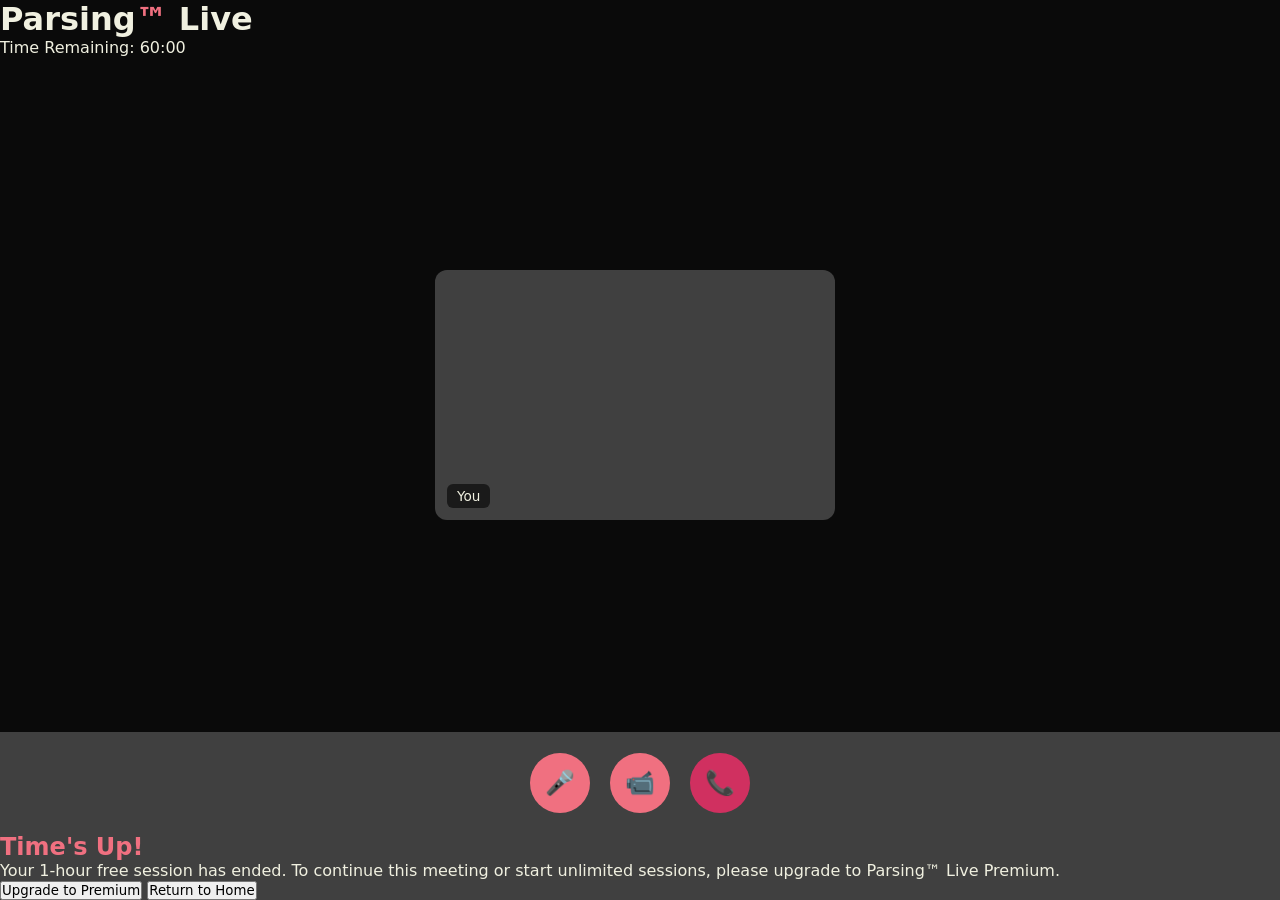
==== live.html @ c9f0475f "Add live.html for video conferencing interface" ====
<!DOCTYPE html>
<html lang="en">
<head>
    <meta charset="UTF-8">
    <meta name="viewport" content="width=device-width, initial-scale=1.0">
    <title>Parsing™ Live - Room</title>
    <!-- FAVICON PLACEHOLDER: Replace 'YOUR_FAVICON.ico' with your actual file name -->
    <link rel="icon" type="image/x-icon" href="YOUR_FAVICON.ico">
    <link rel="stylesheet" href="style.css">
</head>
<body class="obsidian-bg cream-text">

    <header class="live-header">
        <h1 class="logo-text">Parsing<span class="coral-pink-text">™</span> Live</h1>
        <div class="timer-container">
            <span class="timer-label">Time Remaining:</span>
            <span id="countdown-timer" class="timer-value">60:00</span>
        </div>
    </header>

    <main class="video-grid-container">
        <div class="video-tile" id="local-video-tile">
            <video id="local-video" autoplay muted playsinline></video>
            <span class="participant-name">You</span>
        </div>
        <div id="remote-videos-container"></div>
    </main>

    <footer class="control-bar graphite-bg">
        <button id="btn-mic" class="control-btn active" title="Toggle Mic">🎤</button>
        <button id="btn-cam" class="control-btn active" title="Toggle Cam">📹</button>
        <button id="btn-leave" class="control-btn leave-btn" title="Leave">📞</button>
    </footer>

    <!-- Premium Paywall Modal (Hidden by default) -->
    <div id="premium-modal" class="modal-overlay hidden">
        <div class="modal-content graphite-bg">
            <h2 class="coral-pink-text">Time's Up!</h2>
            <p>Your 1-hour free session has ended. To continue this meeting or start unlimited sessions, please upgrade to Parsing™ Live Premium.</p>
            <button class="btn-primary" onclick="window.location.href='index.html'">Upgrade to Premium</button>
            <button class="btn-secondary" onclick="window.location.href='index.html'">Return to Home</button>
        </div>
    </div>

    <script src="script.js"></script>
</body>
</html>
---- style.css ----
/* --- PARSING BRAND COLOUR SCHEME --- */
:root {
    --obsidian: #0A0A0A;   /* Primary background */
    --graphite: #404040;   /* Secondary surfaces, controls */
    --hot-pink: #F05090;   /* Hover states, strong accents */
    --coral-pink: #F07080; /* Primary brand colour, active buttons */
    --cream: #F0F0E0;      /* Text, warm white */
}

/* --- BASE STYLES --- */
* { box-sizing: border-box; margin: 0; padding: 0; font-family: system-ui, -apple-system, sans-serif; }

.obsidian-bg { background-color: var(--obsidian); }
.graphite-bg { background-color: var(--graphite); }
.cream-text { color: var(--cream); }
.coral-pink-text { color: var(--coral-pink); }

body {
    display: flex;
    flex-direction: column;
    height: 100vh;
    color: var(--cream);
}

/* --- HEADER --- */
.app-header {
    padding: 15px 20px;
    background-color: var(--obsidian);
    border-bottom: 2px solid var(--coral-pink);
}
.app-header h1 { font-size: 1.5rem; font-weight: 600; }

/* --- VIDEO GRID --- */
.video-grid-container {
    flex: 1;
    display: flex;
    flex-wrap: wrap;
    gap: 10px;
    padding: 20px;
    overflow-y: auto;
    justify-content: center;
    align-content: center;
}

.video-tile {
    position: relative;
    width: 400px;
    height: 250px;
    background-color: var(--graphite);
    border-radius: 12px;
    overflow: hidden;
    border: 2px solid transparent;
    transition: border-color 0.3s;
}

.video-tile:hover { border-color: var(--hot-pink); }

.video-tile video {
    width: 100%;
    height: 100%;
    object-fit: cover;
}

.participant-name {
    position: absolute;
    bottom: 10px;
    left: 10px;
    background-color: rgba(10, 10, 10, 0.7); /* Obsidian with opacity */
    padding: 4px 10px;
    border-radius: 6px;
    font-size: 0.85rem;
}

/* --- CONTROL BAR --- */
.control-bar {
    padding: 20px;
    display: flex;
    justify-content: center;
    gap: 20px;
    border-top: 1px solid var(--graphite);
}

.control-btn {
    width: 60px;
    height: 60px;
    border-radius: 50%;
    border: none;
    font-size: 1.5rem;
    cursor: pointer;
    background-color: var(--graphite);
    color: var(--cream);
    transition: all 0.2s ease;
}

/* Active state uses Coral Pink (Primary brand colour) */
.control-btn.active {
    background-color: var(--coral-pink);
    color: var(--obsidian);
}

/* Hover state uses Hot Pink (Reserve for hover states) */
.control-btn:hover {
    background-color: var(--hot-pink);
    color: var(--cream);
    transform: scale(1.05);
}

/* Leave button specific styling */
.leave-btn {
    background-color: #D03060; /* Pink ramp Shade 600 for emphasis */
}
.leave-btn:hover {
    background-color: var(--hot-pink);
}
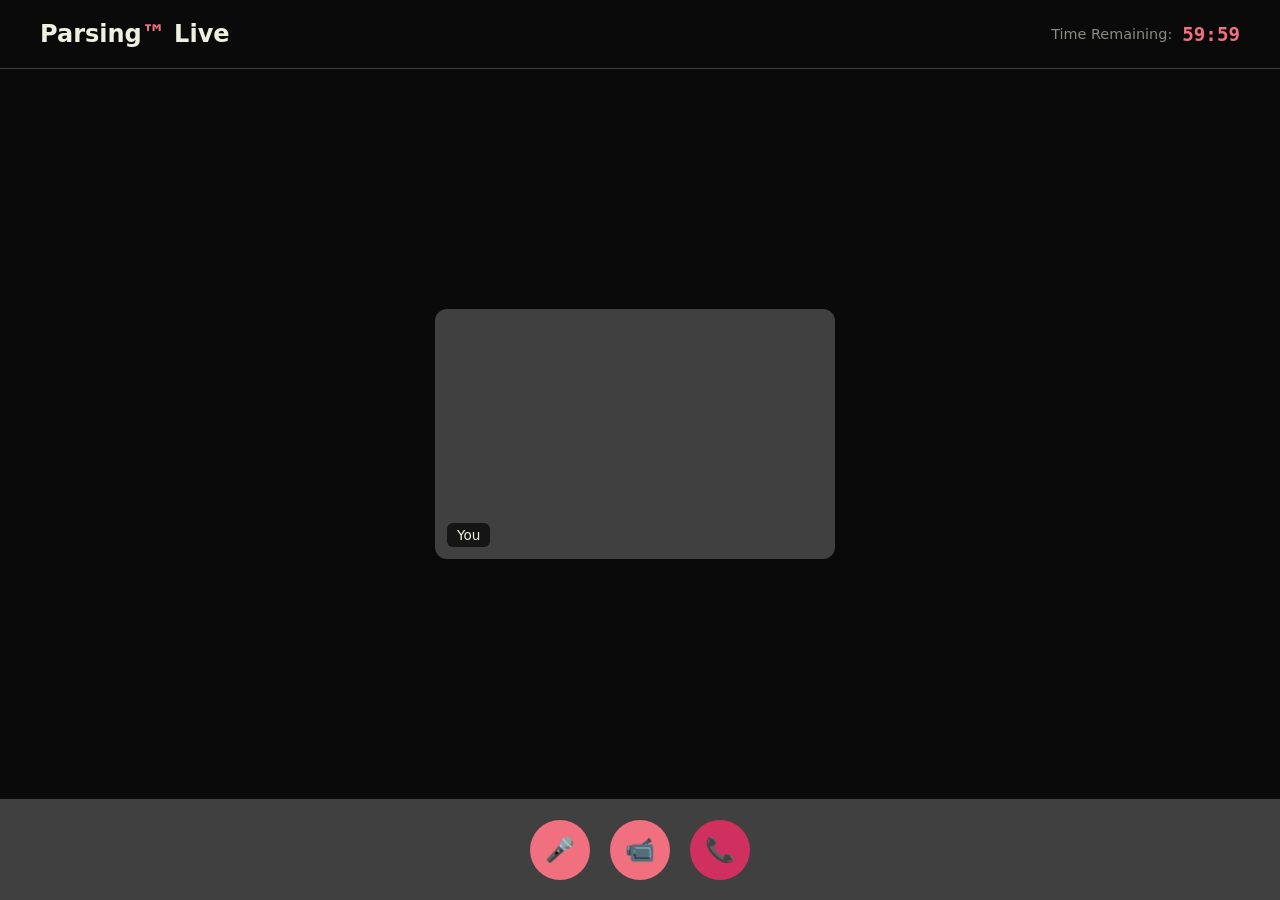
==== commit 16eb80d4: "Update live.html" ====
--- a/live.html
+++ b/live.html
@@ -4,8 +4,10 @@
     <meta charset="UTF-8">
     <meta name="viewport" content="width=device-width, initial-scale=1.0">
     <title>Parsing™ Live - Room</title>
+    
     <!-- FAVICON PLACEHOLDER: Replace 'YOUR_FAVICON.ico' with your actual file name -->
     <link rel="icon" type="image/x-icon" href="YOUR_FAVICON.ico">
+    
     <link rel="stylesheet" href="style.css">
 </head>
 <body class="obsidian-bg cream-text">
@@ -32,7 +34,7 @@
         <button id="btn-leave" class="control-btn leave-btn" title="Leave">📞</button>
     </footer>
 
-    <!-- Premium Paywall Modal (Hidden by default) -->
+    <!-- 1-Hour Timeout Paywall Modal -->
     <div id="premium-modal" class="modal-overlay hidden">
         <div class="modal-content graphite-bg">
             <h2 class="coral-pink-text">Time's Up!</h2>
@@ -42,6 +44,16 @@
         </div>
     </div>
 
+    <!-- 20-Person Capacity Paywall Modal -->
+    <div id="capacity-modal" class="modal-overlay hidden">
+        <div class="modal-content graphite-bg">
+            <h2 class="hot-pink-text">Room at Capacity</h2>
+            <p>This room has reached the 20-person free limit. To join this meeting or host larger rooms, please upgrade to Parsing™ Live Premium.</p>
+            <button class="btn-primary" onclick="window.location.href='index.html'">Upgrade for R299/mo</button>
+            <button class="btn-secondary" onclick="window.location.href='index.html'">Return Home</button>
+        </div>
+    </div>
+
     <script src="script.js"></script>
 </body>
 </html>
--- a/style.css
+++ b/style.css
@@ -1,114 +1,138 @@
 /* --- PARSING BRAND COLOUR SCHEME --- */
 :root {
-    --obsidian: #0A0A0A;   /* Primary background */
-    --graphite: #404040;   /* Secondary surfaces, controls */
-    --hot-pink: #F05090;   /* Hover states, strong accents */
-    --coral-pink: #F07080; /* Primary brand colour, active buttons */
-    --cream: #F0F0E0;      /* Text, warm white */
+    /* Core Palette */
+    --obsidian: #0A0A0A;
+    --graphite: #404040;
+    --hot-pink: #F05090;
+    --coral-pink: #F07080;
+    --cream: #F0F0E0;
+    
+    /* Extended Palette (Pink Ramp & Neutrals) */
+    --tint-50: #FCE8ED;   /* Blush subtle */
+    --shade-600: #D03060; /* Darker emphasis */
+    --warm-gray: #8A8A80; /* Mid-tone neutral */
 }
 
-/* --- BASE STYLES --- */
+/* --- BASE & UTILITIES --- */
 * { box-sizing: border-box; margin: 0; padding: 0; font-family: system-ui, -apple-system, sans-serif; }
+body { min-height: 100vh; display: flex; flex-direction: column; }
 
-.obsidian-bg { background-color: var(--obsidian); }
-.graphite-bg { background-color: var(--graphite); }
+.obsidian-bg { background-color: var(--obsidian); color: var(--cream); }
+.cream-bg { background-color: var(--cream); color: var(--obsidian); }
+.graphite-bg { background-color: var(--graphite); color: var(--cream); }
 .cream-text { color: var(--cream); }
+.obsidian-text { color: var(--obsidian); }
 .coral-pink-text { color: var(--coral-pink); }
 
-body {
-    display: flex;
-    flex-direction: column;
-    height: 100vh;
-    color: var(--cream);
+/* --- BUTTONS --- */
+.btn-primary {
+    background-color: var(--coral-pink); color: var(--obsidian);
+    border: none; padding: 12px 24px; border-radius: 8px; font-weight: 600;
+    cursor: pointer; transition: background 0.2s;
+}
+.btn-primary:hover { background-color: var(--hot-pink); color: var(--cream); }
+
+.btn-secondary {
+    background-color: transparent; color: var(--coral-pink);
+    border: 2px solid var(--coral-pink); padding: 10px 22px; border-radius: 8px; 
+    font-weight: 600; cursor: pointer; transition: all 0.2s;
+}
+.btn-secondary:hover { background-color: var(--coral-pink); color: var(--obsidian); }
+
+/* --- HEADER & NAV --- */
+.main-header, .live-header, .docs-header {
+    padding: 20px 40px; display: flex; justify-content: space-between; align-items: center;
+    border-bottom: 1px solid var(--graphite);
+}
+.docs-header { border-bottom: 1px solid var(--warm-gray); }
+.logo-text { font-size: 1.5rem; font-weight: 700; }
+.nav-link { color: var(--cream); text-decoration: none; margin-left: 20px; font-weight: 500; }
+.nav-link:hover { color: var(--hot-pink); }
+.premium-link { color: var(--coral-pink); font-weight: 600; }
+.back-link { color: var(--obsidian); text-decoration: none; font-weight: 600; }
+
+/* --- INDEX.HTML (LANDING) STYLES --- */
+.hero-section { flex: 1; display: flex; flex-direction: column; align-items: center; padding: 60px 20px; }
+.hero-content { text-align: center; max-width: 600px; margin-bottom: 40px; }
+.hero-headline { font-size: 2.5rem; margin-bottom: 15px; }
+.hero-subtext { font-size: 1.1rem; color: var(--warm-gray); margin-bottom: 30px; }
+
+.room-creator-card {
+    padding: 30px; border-radius: 16px; text-align: left;
+    border: 1px solid var(--graphite); max-width: 500px; width: 100%;
+}
+.room-creator-card h3 { margin-bottom: 20px; }
+.input-group { display: flex; gap: 10px; margin-bottom: 15px; }
+.input-group input {
+    flex: 1; padding: 12px; border-radius: 8px; border: 1px solid var(--warm-gray);
+    background: var(--obsidian); color: var(--cream); font-size: 1rem;
+}
+.helper-text { font-size: 0.85rem; color: var(--warm-gray); }
+
+/* Premium Banner using Tint 50 (Blush subtle) */
+.premium-banner {
+    background-color: var(--tint-50); color: var(--obsidian);
+    padding: 30px; border-radius: 16px; max-width: 500px; width: 100%; text-align: center;
+}
+.premium-banner h4 { color: var(--shade-600); margin-bottom: 10px; font-size: 1.2rem; }
+.premium-banner p { margin-bottom: 20px; color: var(--graphite); }
+
+/* --- LIVE.HTML (VIDEO ROOM) STYLES --- */
+.timer-container { display: flex; align-items: center; gap: 10px; }
+.timer-label { font-size: 0.9rem; color: var(--warm-gray); }
+.timer-value { font-family: monospace; font-size: 1.2rem; font-weight: 700; color: var(--coral-pink); }
+
+.video-grid-container {
+    flex: 1; display: flex; flex-wrap: wrap; gap: 10px; padding: 20px;
+    overflow-y: auto; justify-content: center; align-content: center;
+}
+.video-tile {
+    position: relative; width: 400px; height: 250px; background-color: var(--graphite);
+    border-radius: 12px; overflow: hidden; border: 2px solid transparent; transition: border-color 0.3s;
+}
+.video-tile:hover { border-color: var(--hot-pink); }
+.video-tile video { width: 100%; height: 100%; object-fit: cover; }
+.participant-name {
+    position: absolute; bottom: 10px; left: 10px; background: rgba(10,10,10,0.8);
+    padding: 4px 10px; border-radius: 6px; font-size: 0.85rem; color: var(--cream);
 }
 
-/* --- HEADER --- */
-.app-header {
-    padding: 15px 20px;
-    background-color: var(--obsidian);
-    border-bottom: 2px solid var(--coral-pink);
-}
-.app-header h1 { font-size: 1.5rem; font-weight: 600; }
-
-/* --- VIDEO GRID --- */
-.video-grid-container {
-    flex: 1;
-    display: flex;
-    flex-wrap: wrap;
-    gap: 10px;
-    padding: 20px;
-    overflow-y: auto;
-    justify-content: center;
-    align-content: center;
-}
-
-.video-tile {
-    position: relative;
-    width: 400px;
-    height: 250px;
-    background-color: var(--graphite);
-    border-radius: 12px;
-    overflow: hidden;
-    border: 2px solid transparent;
-    transition: border-color 0.3s;
-}
-
-.video-tile:hover { border-color: var(--hot-pink); }
-
-.video-tile video {
-    width: 100%;
-    height: 100%;
-    object-fit: cover;
-}
-
-.participant-name {
-    position: absolute;
-    bottom: 10px;
-    left: 10px;
-    background-color: rgba(10, 10, 10, 0.7); /* Obsidian with opacity */
-    padding: 4px 10px;
-    border-radius: 6px;
-    font-size: 0.85rem;
-}
-
-/* --- CONTROL BAR --- */
 .control-bar {
-    padding: 20px;
-    display: flex;
-    justify-content: center;
-    gap: 20px;
+    padding: 20px; display: flex; justify-content: center; gap: 20px;
     border-top: 1px solid var(--graphite);
 }
+.control-btn {
+    width: 60px; height: 60px; border-radius: 50%; border: none; font-size: 1.5rem;
+    cursor: pointer; background-color: var(--graphite); color: var(--cream); transition: all 0.2s;
+}
+.control-btn.active { background-color: var(--coral-pink); color: var(--obsidian); }
+.control-btn:hover { background-color: var(--hot-pink); color: var(--cream); transform: scale(1.05); }
+.leave-btn { background-color: var(--shade-600); }
 
-.control-btn {
-    width: 60px;
-    height: 60px;
-    border-radius: 50%;
-    border: none;
-    font-size: 1.5rem;
-    cursor: pointer;
-    background-color: var(--graphite);
-    color: var(--cream);
-    transition: all 0.2s ease;
+/* Modal for Paywall */
+.modal-overlay {
+    position: fixed; top: 0; left: 0; width: 100%; height: 100%;
+    background: rgba(10,10,10,0.85); display: flex; justify-content: center; align-items: center;
+    z-index: 1000;
 }
+.modal-overlay.hidden { display: none; }
+.modal-content {
+    padding: 40px; border-radius: 16px; text-align: center; max-width: 400px;
+    border: 2px solid var(--coral-pink);
+}
+.modal-content h2 { margin-bottom: 15px; }
+.modal-content p { margin-bottom: 25px; color: var(--warm-gray); }
+.modal-content button { margin: 5px; }
 
-/* Active state uses Coral Pink (Primary brand colour) */
-.control-btn.active {
-    background-color: var(--coral-pink);
-    color: var(--obsidian);
+/* --- DOCS.HTML STYLES --- */
+.docs-content { flex: 1; padding: 40px; max-width: 800px; margin: 0 auto; }
+.doc-section { margin-bottom: 40px; }
+.doc-section h2 { margin-bottom: 20px; font-size: 1.8rem; }
+.doc-section h3 { margin: 20px 0 10px; color: var(--shade-600); }
+.doc-section p, .doc-section li { line-height: 1.6; margin-bottom: 10px; }
+.doc-section code { background: var(--obsidian); color: var(--coral-pink); padding: 2px 6px; border-radius: 4px; }
+.code-block {
+    background: var(--obsidian); color: var(--cream); padding: 20px; border-radius: 8px;
+    overflow-x: auto; border-left: 4px solid var(--coral-pink); margin: 15px 0;
 }
-
-/* Hover state uses Hot Pink (Reserve for hover states) */
-.control-btn:hover {
-    background-color: var(--hot-pink);
-    color: var(--cream);
-    transform: scale(1.05);
-}
-
-/* Leave button specific styling */
-.leave-btn {
-    background-color: #D03060; /* Pink ramp Shade 600 for emphasis */
-}
-.leave-btn:hover {
-    background-color: var(--hot-pink);
-}
+.code-block code { background: transparent; color: var(--cream); font-size: 0.9rem; }
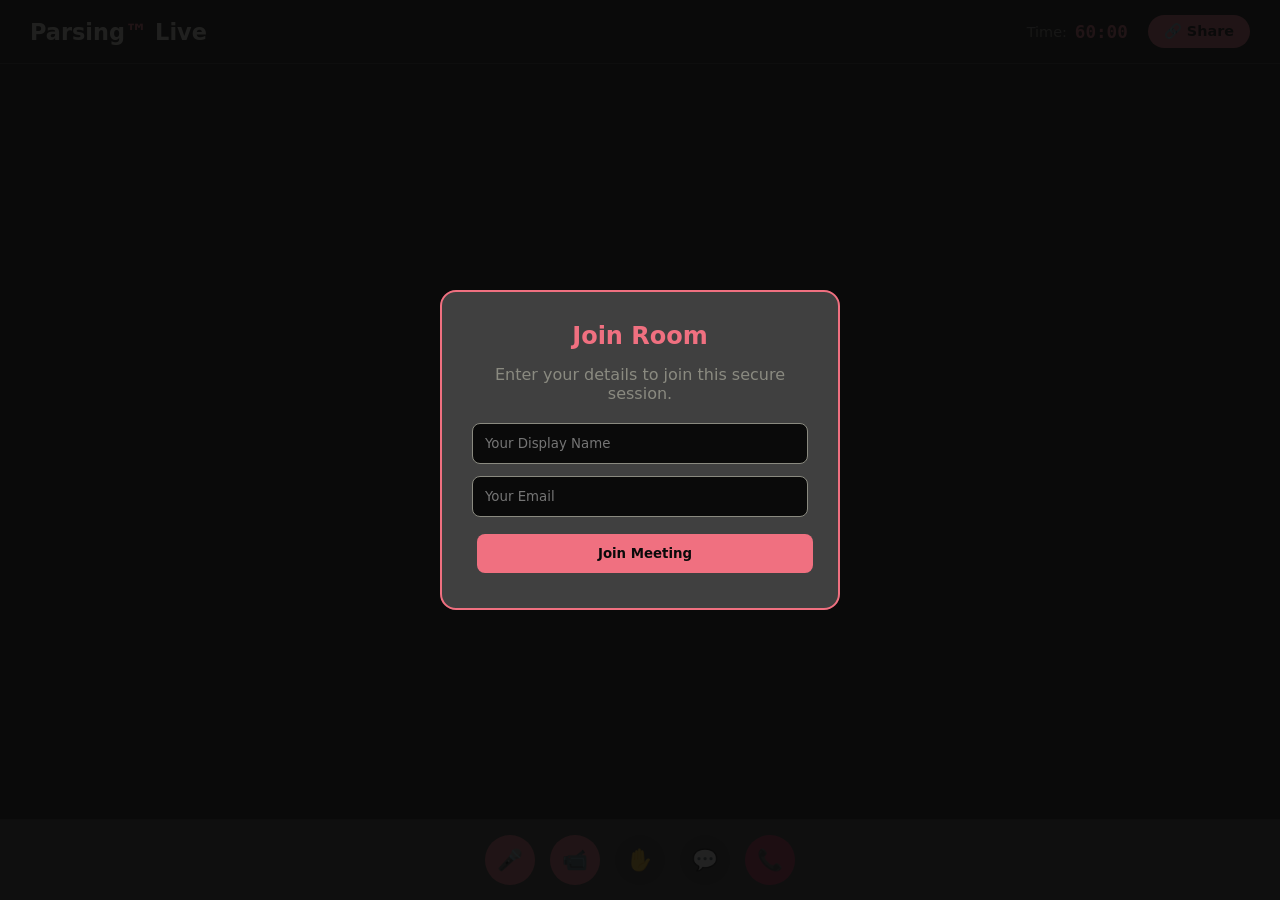
==== commit deb17c72: "Update live.html" ====
--- a/live.html
+++ b/live.html
@@ -4,55 +4,107 @@
     <meta charset="UTF-8">
     <meta name="viewport" content="width=device-width, initial-scale=1.0">
     <title>Parsing™ Live - Room</title>
-    
     <!-- FAVICON PLACEHOLDER: Replace 'YOUR_FAVICON.ico' with your actual file name -->
     <link rel="icon" type="image/x-icon" href="YOUR_FAVICON.ico">
-    
     <link rel="stylesheet" href="style.css">
 </head>
 <body class="obsidian-bg cream-text">
 
     <header class="live-header">
         <h1 class="logo-text">Parsing<span class="coral-pink-text">™</span> Live</h1>
-        <div class="timer-container">
-            <span class="timer-label">Time Remaining:</span>
-            <span id="countdown-timer" class="timer-value">60:00</span>
+        <div class="header-actions">
+            <div class="timer-container">
+                <span class="timer-label">Time:</span>
+                <span id="countdown-timer" class="timer-value">60:00</span>
+            </div>
+            <button id="share-room-btn" class="btn-share" title="Copy Room Link">🔗 Share</button>
         </div>
     </header>
 
-    <main class="video-grid-container">
-        <div class="video-tile" id="local-video-tile">
-            <video id="local-video" autoplay muted playsinline></video>
-            <span class="participant-name">You</span>
-        </div>
-        <div id="remote-videos-container"></div>
-    </main>
+    <!-- MAIN ROOM LAYOUT: Video Grid + Chat Panel -->
+    <div class="room-layout">
+        
+        <!-- LEFT: VIDEO SECTION -->
+        <section class="video-section">
+            <main class="video-grid-container">
+                <!-- Local Video Tile -->
+                <div class="video-tile" id="local-video-tile">
+                    <video id="local-video" autoplay muted playsinline></video>
+                    <!-- Camera Off Indicator (Hidden by default) -->
+                    <div class="camera-off-indicator hidden">
+                        <span class="icon-large">📷</span>
+                        <span class="icon-slash"></span>
+                    </div>
+                    <!-- Hand Raised Indicator (Hidden by default) -->
+                    <div class="hand-raised-indicator hidden">✋</div>
+                    <span class="participant-name">You</span>
+                </div>
+                
+                <!-- Remote Videos Container -->
+                <div id="remote-videos-container"></div>
+            </main>
 
-    <footer class="control-bar graphite-bg">
-        <button id="btn-mic" class="control-btn active" title="Toggle Mic">🎤</button>
-        <button id="btn-cam" class="control-btn active" title="Toggle Cam">📹</button>
-        <button id="btn-leave" class="control-btn leave-btn" title="Leave">📞</button>
-    </footer>
+            <!-- CONTROL BAR -->
+            <footer class="control-bar graphite-bg">
+                <button id="btn-mic" class="control-btn active" title="Toggle Mic">🎤</button>
+                <button id="btn-cam" class="control-btn active" title="Toggle Cam">📹</button>
+                <button id="btn-hand" class="control-btn" title="Raise Hand">✋</button>
+                <button id="btn-chat-toggle" class="control-btn" title="Toggle Chat">💬</button>
+                <button id="btn-leave" class="control-btn leave-btn" title="Leave">📞</button>
+            </footer>
+        </section>
 
-    <!-- 1-Hour Timeout Paywall Modal -->
-    <div id="premium-modal" class="modal-overlay hidden">
+        <!-- RIGHT: CHAT SECTION -->
+        <aside class="chat-section hidden" id="chat-panel">
+            <div class="chat-header">
+                <h3>Room Chat</h3>
+                <button id="close-chat-btn" class="chat-close-btn">&times;</button>
+            </div>
+            <div class="chat-messages" id="chat-messages">
+                <div class="chat-message system-msg">Welcome to Parsing™ Live. Chat is secure.</div>
+            </div>
+            <div class="chat-input-area">
+                <input type="text" id="chat-input" placeholder="Type a message..." class="cream-text">
+                <button id="send-chat-btn" class="btn-send">➤</button>
+            </div>
+        </aside>
+
+    </div>
+
+    <!-- MODALS -->
+    <!-- Join Prompt (For shared links) -->
+    <div id="join-prompt-modal" class="modal-overlay hidden">
         <div class="modal-content graphite-bg">
-            <h2 class="coral-pink-text">Time's Up!</h2>
-            <p>Your 1-hour free session has ended. To continue this meeting or start unlimited sessions, please upgrade to Parsing™ Live Premium.</p>
-            <button class="btn-primary" onclick="window.location.href='index.html'">Upgrade to Premium</button>
-            <button class="btn-secondary" onclick="window.location.href='index.html'">Return to Home</button>
+            <h2 class="coral-pink-text">Join Room</h2>
+            <p>Enter your details to join this secure session.</p>
+            <form id="join-room-form" class="premium-form">
+                <input type="text" id="join-name" placeholder="Your Display Name" required class="cream-text">
+                <input type="email" id="join-email" placeholder="Your Email" required class="cream-text">
+                <button type="submit" class="btn-primary full-width">Join Meeting</button>
+            </form>
         </div>
     </div>
 
-    <!-- 20-Person Capacity Paywall Modal -->
+    <!-- 20-Person Capacity Paywall -->
     <div id="capacity-modal" class="modal-overlay hidden">
         <div class="modal-content graphite-bg">
             <h2 class="hot-pink-text">Room at Capacity</h2>
-            <p>This room has reached the 20-person free limit. To join this meeting or host larger rooms, please upgrade to Parsing™ Live Premium.</p>
-            <button class="btn-primary" onclick="window.location.href='index.html'">Upgrade for R299/mo</button>
-            <button class="btn-secondary" onclick="window.location.href='index.html'">Return Home</button>
+            <p>This room has reached the 20-person free limit. Upgrade to Premium to join or host larger rooms.</p>
+            <button class="btn-primary" id="upgrade-from-capacity-btn">Upgrade for R299/mo</button>
         </div>
     </div>
+
+    <!-- 1-Hour Timeout Paywall -->
+    <div id="timeout-modal" class="modal-overlay hidden">
+        <div class="modal-content graphite-bg">
+            <h2 class="coral-pink-text">Time's Up!</h2>
+            <p>Your 1-hour free session has ended. Upgrade to Premium for unlimited time.</p>
+            <button class="btn-primary" id="upgrade-from-timeout-btn">Upgrade to Premium</button>
+        </div>
+    </div>
+
+    <!-- Toast Notification -->
+    <div id="toast-notification" class="toast hidden">Link copied to clipboard!</div>
 
     <script src="script.js"></script>
 </body>
--- a/style.css
+++ b/style.css
@@ -1,138 +1,129 @@
 /* --- PARSING BRAND COLOUR SCHEME --- */
 :root {
-    /* Core Palette */
     --obsidian: #0A0A0A;
     --graphite: #404040;
     --hot-pink: #F05090;
     --coral-pink: #F07080;
     --cream: #F0F0E0;
-    
-    /* Extended Palette (Pink Ramp & Neutrals) */
-    --tint-50: #FCE8ED;   /* Blush subtle */
-    --shade-600: #D03060; /* Darker emphasis */
-    --warm-gray: #8A8A80; /* Mid-tone neutral */
+    --tint-50: #FCE8ED;
+    --tint-200: #F4A0B8;
+    --shade-600: #D03060;
+    --warm-gray: #8A8A80;
+    --stone: #606058;
+    --slate: #303030;
 }
 
 /* --- BASE & UTILITIES --- */
 * { box-sizing: border-box; margin: 0; padding: 0; font-family: system-ui, -apple-system, sans-serif; }
-body { min-height: 100vh; display: flex; flex-direction: column; }
+body { min-height: 100vh; display: flex; flex-direction: column; overflow: hidden; } /* Prevent body scroll */
 
 .obsidian-bg { background-color: var(--obsidian); color: var(--cream); }
-.cream-bg { background-color: var(--cream); color: var(--obsidian); }
 .graphite-bg { background-color: var(--graphite); color: var(--cream); }
 .cream-text { color: var(--cream); }
-.obsidian-text { color: var(--obsidian); }
 .coral-pink-text { color: var(--coral-pink); }
+.hot-pink-text { color: var(--hot-pink); }
+.hidden { display: none !important; }
 
 /* --- BUTTONS --- */
-.btn-primary {
-    background-color: var(--coral-pink); color: var(--obsidian);
-    border: none; padding: 12px 24px; border-radius: 8px; font-weight: 600;
-    cursor: pointer; transition: background 0.2s;
-}
+.btn-primary { background-color: var(--coral-pink); color: var(--obsidian); border: none; padding: 12px 24px; border-radius: 8px; font-weight: 600; cursor: pointer; transition: all 0.2s; }
 .btn-primary:hover { background-color: var(--hot-pink); color: var(--cream); }
-
-.btn-secondary {
-    background-color: transparent; color: var(--coral-pink);
-    border: 2px solid var(--coral-pink); padding: 10px 22px; border-radius: 8px; 
-    font-weight: 600; cursor: pointer; transition: all 0.2s;
-}
+.btn-secondary { background-color: transparent; color: var(--coral-pink); border: 2px solid var(--coral-pink); padding: 10px 22px; border-radius: 8px; font-weight: 600; cursor: pointer; transition: all 0.2s; }
 .btn-secondary:hover { background-color: var(--coral-pink); color: var(--obsidian); }
 
-/* --- HEADER & NAV --- */
-.main-header, .live-header, .docs-header {
-    padding: 20px 40px; display: flex; justify-content: space-between; align-items: center;
-    border-bottom: 1px solid var(--graphite);
-}
-.docs-header { border-bottom: 1px solid var(--warm-gray); }
-.logo-text { font-size: 1.5rem; font-weight: 700; }
+/* --- HEADERS --- */
+.main-header, .live-header { padding: 15px 30px; display: flex; justify-content: space-between; align-items: center; border-bottom: 1px solid var(--slate); background: var(--obsidian); z-index: 10; }
+.logo-text { font-size: 1.4rem; font-weight: 700; }
 .nav-link { color: var(--cream); text-decoration: none; margin-left: 20px; font-weight: 500; }
 .nav-link:hover { color: var(--hot-pink); }
 .premium-link { color: var(--coral-pink); font-weight: 600; }
-.back-link { color: var(--obsidian); text-decoration: none; font-weight: 600; }
+.header-actions { display: flex; align-items: center; gap: 20px; }
+.btn-share { background-color: var(--coral-pink); color: var(--obsidian); border: none; padding: 8px 16px; border-radius: 20px; font-weight: 600; cursor: pointer; transition: all 0.2s; font-size: 0.9rem; }
+.btn-share:hover { background-color: var(--hot-pink); color: var(--cream); }
+.timer-container { display: flex; align-items: center; gap: 8px; }
+.timer-label { font-size: 0.9rem; color: var(--warm-gray); }
+.timer-value { font-family: monospace; font-size: 1.1rem; font-weight: 700; color: var(--coral-pink); }
 
-/* --- INDEX.HTML (LANDING) STYLES --- */
-.hero-section { flex: 1; display: flex; flex-direction: column; align-items: center; padding: 60px 20px; }
-.hero-content { text-align: center; max-width: 600px; margin-bottom: 40px; }
-.hero-headline { font-size: 2.5rem; margin-bottom: 15px; }
+/* --- INDEX.HTML (LANDING) --- */
+.hero-section { flex: 1; display: flex; flex-direction: column; align-items: center; padding: 40px 20px; gap: 30px; overflow-y: auto; }
+.hero-content { text-align: center; max-width: 600px; }
+.hero-headline { font-size: 2.2rem; margin-bottom: 15px; }
 .hero-subtext { font-size: 1.1rem; color: var(--warm-gray); margin-bottom: 30px; }
-
-.room-creator-card {
-    padding: 30px; border-radius: 16px; text-align: left;
-    border: 1px solid var(--graphite); max-width: 500px; width: 100%;
-}
+.room-creator-card { padding: 30px; border-radius: 16px; text-align: left; border: 1px solid var(--slate); max-width: 500px; width: 100%; }
 .room-creator-card h3 { margin-bottom: 20px; }
 .input-group { display: flex; gap: 10px; margin-bottom: 15px; }
-.input-group input {
-    flex: 1; padding: 12px; border-radius: 8px; border: 1px solid var(--warm-gray);
-    background: var(--obsidian); color: var(--cream); font-size: 1rem;
-}
-.helper-text { font-size: 0.85rem; color: var(--warm-gray); }
-
-/* Premium Banner using Tint 50 (Blush subtle) */
-.premium-banner {
-    background-color: var(--tint-50); color: var(--obsidian);
-    padding: 30px; border-radius: 16px; max-width: 500px; width: 100%; text-align: center;
-}
-.premium-banner h4 { color: var(--shade-600); margin-bottom: 10px; font-size: 1.2rem; }
+.input-group input { flex: 1; padding: 12px; border-radius: 8px; border: 1px solid var(--warm-gray); background: var(--obsidian); color: var(--cream); font-size: 1rem; }
+.input-group input::placeholder { color: var(--stone); }
+.premium-banner { background-color: var(--tint-50); color: var(--obsidian); padding: 30px; border-radius: 16px; max-width: 500px; width: 100%; text-align: center; border: 1px solid var(--tint-200); }
+.premium-banner h4 { color: var(--shade-600); margin-bottom: 10px; }
 .premium-banner p { margin-bottom: 20px; color: var(--graphite); }
 
-/* --- LIVE.HTML (VIDEO ROOM) STYLES --- */
-.timer-container { display: flex; align-items: center; gap: 10px; }
-.timer-label { font-size: 0.9rem; color: var(--warm-gray); }
-.timer-value { font-family: monospace; font-size: 1.2rem; font-weight: 700; color: var(--coral-pink); }
+/* --- LIVE.HTML (ROOM LAYOUT) --- */
+.room-layout { flex: 1; display: flex; overflow: hidden; }
+.video-section { flex: 1; display: flex; flex-direction: column; overflow: hidden; }
 
-.video-grid-container {
-    flex: 1; display: flex; flex-wrap: wrap; gap: 10px; padding: 20px;
-    overflow-y: auto; justify-content: center; align-content: center;
-}
-.video-tile {
-    position: relative; width: 400px; height: 250px; background-color: var(--graphite);
-    border-radius: 12px; overflow: hidden; border: 2px solid transparent; transition: border-color 0.3s;
-}
+/* Video Grid */
+.video-grid-container { flex: 1; display: flex; flex-wrap: wrap; gap: 10px; padding: 20px; overflow-y: auto; justify-content: center; align-content: center; background: var(--obsidian); }
+.video-tile { position: relative; width: 380px; height: 240px; background-color: var(--graphite); border-radius: 12px; overflow: hidden; border: 2px solid transparent; transition: border-color 0.3s; display: flex; align-items: center; justify-content: center; }
 .video-tile:hover { border-color: var(--hot-pink); }
 .video-tile video { width: 100%; height: 100%; object-fit: cover; }
-.participant-name {
-    position: absolute; bottom: 10px; left: 10px; background: rgba(10,10,10,0.8);
-    padding: 4px 10px; border-radius: 6px; font-size: 0.85rem; color: var(--cream);
-}
+.participant-name { position: absolute; bottom: 10px; left: 10px; background: rgba(10,10,10,0.8); padding: 4px 10px; border-radius: 6px; font-size: 0.85rem; color: var(--cream); z-index: 2; }
 
-.control-bar {
-    padding: 20px; display: flex; justify-content: center; gap: 20px;
-    border-top: 1px solid var(--graphite);
-}
-.control-btn {
-    width: 60px; height: 60px; border-radius: 50%; border: none; font-size: 1.5rem;
-    cursor: pointer; background-color: var(--graphite); color: var(--cream); transition: all 0.2s;
-}
+/* Camera Off Indicator */
+.camera-off-indicator { position: absolute; inset: 0; background: var(--slate); display: flex; align-items: center; justify-content: center; z-index: 1; }
+.camera-off-indicator .icon-large { font-size: 3rem; color: var(--warm-gray); position: relative; }
+.camera-off-indicator .icon-slash { position: absolute; width: 100%; height: 4px; background: var(--shade-600); transform: rotate(-45deg); top: 50%; left: 0; }
+
+/* Hand Raised Indicator */
+.hand-raised-indicator { position: absolute; top: 10px; right: 10px; background: var(--hot-pink); color: var(--cream); width: 36px; height: 36px; border-radius: 50%; display: flex; align-items: center; justify-content: center; font-size: 1.2rem; z-index: 3; box-shadow: 0 0 10px rgba(240, 80, 144, 0.5); animation: pulse 1.5s infinite; }
+@keyframes pulse { 0% { transform: scale(1); } 50% { transform: scale(1.1); } 100% { transform: scale(1); } }
+
+/* Control Bar */
+.control-bar { padding: 15px; display: flex; justify-content: center; gap: 15px; border-top: 1px solid var(--slate); background: var(--graphite); }
+.control-btn { width: 50px; height: 50px; border-radius: 50%; border: none; font-size: 1.3rem; cursor: pointer; background-color: var(--slate); color: var(--cream); transition: all 0.2s; }
 .control-btn.active { background-color: var(--coral-pink); color: var(--obsidian); }
 .control-btn:hover { background-color: var(--hot-pink); color: var(--cream); transform: scale(1.05); }
 .leave-btn { background-color: var(--shade-600); }
 
-/* Modal for Paywall */
-.modal-overlay {
-    position: fixed; top: 0; left: 0; width: 100%; height: 100%;
-    background: rgba(10,10,10,0.85); display: flex; justify-content: center; align-items: center;
-    z-index: 1000;
+/* Chat Section (Mid-tone card pairing inside dark layout) */
+.chat-section { width: 320px; background: var(--graphite); border-left: 1px solid var(--slate); display: flex; flex-direction: column; transition: all 0.3s ease; }
+.chat-header { padding: 15px; border-bottom: 1px solid var(--slate); display: flex; justify-content: space-between; align-items: center; }
+.chat-header h3 { font-size: 1.1rem; color: var(--cream); }
+.chat-close-btn { background: none; border: none; color: var(--warm-gray); font-size: 1.5rem; cursor: pointer; }
+.chat-close-btn:hover { color: var(--hot-pink); }
+.chat-messages { flex: 1; padding: 15px; overflow-y: auto; display: flex; flex-direction: column; gap: 10px; }
+.chat-message { padding: 10px; border-radius: 8px; font-size: 0.9rem; max-width: 85%; word-wrap: break-word; }
+.chat-message.received { background: var(--obsidian); color: var(--cream); align-self: flex-start; border-bottom-left-radius: 0; }
+.chat-message.sent { background: var(--coral-pink); color: var(--obsidian); align-self: flex-end; border-bottom-right-radius: 0; font-weight: 500; }
+.chat-message.system-msg { background: transparent; color: var(--warm-gray); font-size: 0.8rem; text-align: center; align-self: center; font-style: italic; }
+.chat-input-area { padding: 15px; border-top: 1px solid var(--slate); display: flex; gap: 10px; }
+.chat-input-area input { flex: 1; padding: 10px; border-radius: 20px; border: 1px solid var(--warm-gray); background: var(--obsidian); color: var(--cream); font-size: 0.9rem; }
+.btn-send { width: 40px; height: 40px; border-radius: 50%; border: none; background: var(--coral-pink); color: var(--obsidian); font-size: 1.2rem; cursor: pointer; transition: background 0.2s; }
+.btn-send:hover { background: var(--hot-pink); color: var(--cream); }
+
+/* Modals */
+.modal-overlay { position: fixed; top: 0; left: 0; width: 100%; height: 100%; background: rgba(10,10,10,0.9); display: flex; justify-content: center; align-items: center; z-index: 1000; }
+.modal-content { padding: 30px; border-radius: 16px; text-align: center; max-width: 400px; width: 90%; border: 2px solid var(--coral-pink); position: relative; }
+.modal-content h2 { margin-bottom: 15px; }
+.modal-content p { margin-bottom: 20px; color: var(--warm-gray); }
+.modal-content button { margin: 5px; }
+.premium-modal-specific { border: 2px solid var(--coral-pink); }
+.modal-close-btn { position: absolute; top: 10px; right: 15px; background: none; border: none; color: var(--warm-gray); font-size: 1.8rem; cursor: pointer; }
+.modal-close-btn:hover { color: var(--hot-pink); }
+.modal-price { font-size: 2.5rem; font-weight: 800; color: var(--cream); margin: 10px 0; }
+.modal-price span { font-size: 1rem; color: var(--warm-gray); font-weight: 400; }
+.premium-features { list-style: none; text-align: left; margin: 20px 0; color: var(--sand, #D0C8B8); }
+.premium-features li { margin-bottom: 8px; }
+.premium-form { display: flex; flex-direction: column; gap: 12px; margin-top: 20px; }
+.premium-form input { padding: 12px; border-radius: 8px; border: 1px solid var(--warm-gray); background: var(--obsidian); color: var(--cream); }
+.full-width { width: 100%; }
+.secure-text { font-size: 0.8rem; color: var(--warm-gray); margin-top: 15px; }
+#capacity-modal .modal-content { border: 2px solid var(--hot-pink); }
+
+/* Toast */
+.toast { position: fixed; bottom: 30px; left: 50%; transform: translateX(-50%); background-color: var(--hot-pink); color: var(--cream); padding: 12px 24px; border-radius: 8px; font-weight: 600; box-shadow: 0 4px 12px rgba(0,0,0,0.3); z-index: 2000; transition: opacity 0.3s; }
+
+/* Mobile Responsiveness for Chat */
+@media (max-width: 768px) {
+    .chat-section { position: absolute; right: 0; top: 0; bottom: 0; width: 100%; z-index: 50; }
+    .video-tile { width: 100%; height: 200px; }
 }
-.modal-overlay.hidden { display: none; }
-.modal-content {
-    padding: 40px; border-radius: 16px; text-align: center; max-width: 400px;
-    border: 2px solid var(--coral-pink);
-}
-.modal-content h2 { margin-bottom: 15px; }
-.modal-content p { margin-bottom: 25px; color: var(--warm-gray); }
-.modal-content button { margin: 5px; }
-
-/* --- DOCS.HTML STYLES --- */
-.docs-content { flex: 1; padding: 40px; max-width: 800px; margin: 0 auto; }
-.doc-section { margin-bottom: 40px; }
-.doc-section h2 { margin-bottom: 20px; font-size: 1.8rem; }
-.doc-section h3 { margin: 20px 0 10px; color: var(--shade-600); }
-.doc-section p, .doc-section li { line-height: 1.6; margin-bottom: 10px; }
-.doc-section code { background: var(--obsidian); color: var(--coral-pink); padding: 2px 6px; border-radius: 4px; }
-.code-block {
-    background: var(--obsidian); color: var(--cream); padding: 20px; border-radius: 8px;
-    overflow-x: auto; border-left: 4px solid var(--coral-pink); margin: 15px 0;
-}
-.code-block code { background: transparent; color: var(--cream); font-size: 0.9rem; }
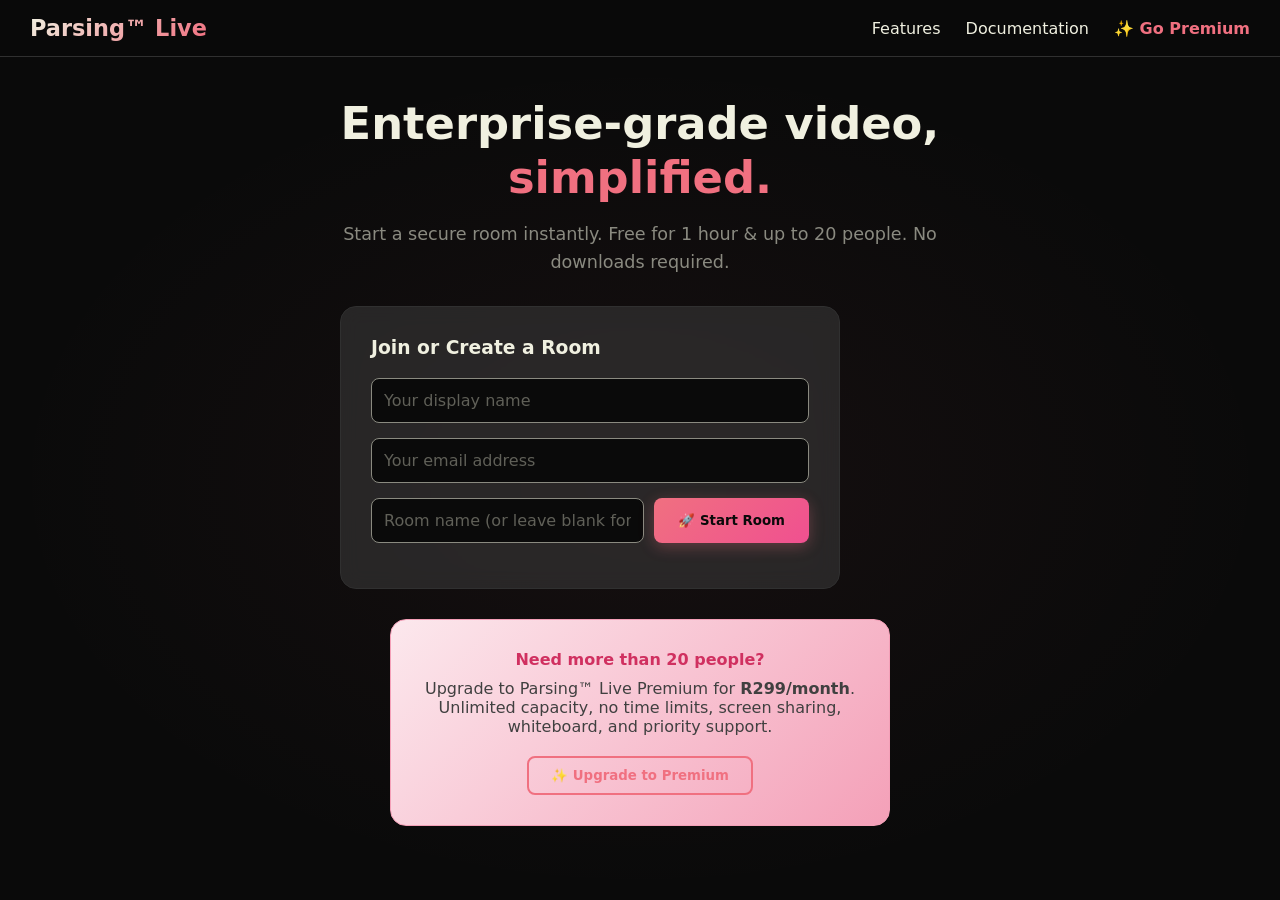
==== commit 367b5e87: "Update title and layout for secure video conferencing" ====
--- a/live.html
+++ b/live.html
@@ -3,108 +3,70 @@
 <head>
     <meta charset="UTF-8">
     <meta name="viewport" content="width=device-width, initial-scale=1.0">
-    <title>Parsing™ Live - Room</title>
-    <!-- FAVICON PLACEHOLDER: Replace 'YOUR_FAVICON.ico' with your actual file name -->
+    <title>Parsing™ Live - Secure Video Conferencing</title>
     <link rel="icon" type="image/x-icon" href="YOUR_FAVICON.ico">
     <link rel="stylesheet" href="style.css">
+    <script src="https://js.paystack.co/v1/inline.js"></script>
 </head>
 <body class="obsidian-bg cream-text">
 
-    <header class="live-header">
+    <header class="main-header">
         <h1 class="logo-text">Parsing<span class="coral-pink-text">™</span> Live</h1>
-        <div class="header-actions">
-            <div class="timer-container">
-                <span class="timer-label">Time:</span>
-                <span id="countdown-timer" class="timer-value">60:00</span>
-            </div>
-            <button id="share-room-btn" class="btn-share" title="Copy Room Link">🔗 Share</button>
-        </div>
+        <nav>
+            <a href="#" class="nav-link">Features</a>
+            <a href="#" class="nav-link">Documentation</a>
+            <a href="#" class="nav-link premium-link" id="nav-premium-btn">✨ Go Premium</a>
+        </nav>
     </header>
 
-    <!-- MAIN ROOM LAYOUT: Video Grid + Chat Panel -->
-    <div class="room-layout">
-        
-        <!-- LEFT: VIDEO SECTION -->
-        <section class="video-section">
-            <main class="video-grid-container">
-                <!-- Local Video Tile -->
-                <div class="video-tile" id="local-video-tile">
-                    <video id="local-video" autoplay muted playsinline></video>
-                    <!-- Camera Off Indicator (Hidden by default) -->
-                    <div class="camera-off-indicator hidden">
-                        <span class="icon-large">📷</span>
-                        <span class="icon-slash"></span>
-                    </div>
-                    <!-- Hand Raised Indicator (Hidden by default) -->
-                    <div class="hand-raised-indicator hidden">✋</div>
-                    <span class="participant-name">You</span>
+    <main class="hero-section">
+        <div class="hero-content">
+            <h2 class="hero-headline">Enterprise-grade video, <span class="coral-pink-text">simplified.</span></h2>
+            <p class="hero-subtext">Start a secure room instantly. Free for 1 hour & up to 20 people. No downloads required.</p>
+            
+            <div class="room-creator-card graphite-bg">
+                <h3>Join or Create a Room</h3>
+                <div class="input-group">
+                    <input type="text" id="user-name-input" placeholder="Your display name" class="cream-text">
                 </div>
-                
-                <!-- Remote Videos Container -->
-                <div id="remote-videos-container"></div>
-            </main>
+                <div class="input-group">
+                    <input type="email" id="user-email-input" placeholder="Your email address" class="cream-text">
+                </div>
+                <div class="input-group">
+                    <input type="text" id="room-name-input" placeholder="Room name (or leave blank for random)" class="cream-text">
+                    <button id="start-room-btn" class="btn-primary">🚀 Start Room</button>
+                </div>
+            </div>
+        </div>
 
-            <!-- CONTROL BAR -->
-            <footer class="control-bar graphite-bg">
-                <button id="btn-mic" class="control-btn active" title="Toggle Mic">🎤</button>
-                <button id="btn-cam" class="control-btn active" title="Toggle Cam">📹</button>
-                <button id="btn-hand" class="control-btn" title="Raise Hand">✋</button>
-                <button id="btn-chat-toggle" class="control-btn" title="Toggle Chat">💬</button>
-                <button id="btn-leave" class="control-btn leave-btn" title="Leave">📞</button>
-            </footer>
-        </section>
+        <div class="premium-banner">
+            <h4>Need more than 20 people?</h4>
+            <p>Upgrade to Parsing™ Live Premium for <strong>R299/month</strong>. Unlimited capacity, no time limits, screen sharing, whiteboard, and priority support.</p>
+            <button id="show-paystack-btn" class="btn-secondary">✨ Upgrade to Premium</button>
+        </div>
+    </main>
 
-        <!-- RIGHT: CHAT SECTION -->
-        <aside class="chat-section hidden" id="chat-panel">
-            <div class="chat-header">
-                <h3>Room Chat</h3>
-                <button id="close-chat-btn" class="chat-close-btn">&times;</button>
-            </div>
-            <div class="chat-messages" id="chat-messages">
-                <div class="chat-message system-msg">Welcome to Parsing™ Live. Chat is secure.</div>
-            </div>
-            <div class="chat-input-area">
-                <input type="text" id="chat-input" placeholder="Type a message..." class="cream-text">
-                <button id="send-chat-btn" class="btn-send">➤</button>
-            </div>
-        </aside>
-
-    </div>
-
-    <!-- MODALS -->
-    <!-- Join Prompt (For shared links) -->
-    <div id="join-prompt-modal" class="modal-overlay hidden">
-        <div class="modal-content graphite-bg">
-            <h2 class="coral-pink-text">Join Room</h2>
-            <p>Enter your details to join this secure session.</p>
-            <form id="join-room-form" class="premium-form">
-                <input type="text" id="join-name" placeholder="Your Display Name" required class="cream-text">
-                <input type="email" id="join-email" placeholder="Your Email" required class="cream-text">
-                <button type="submit" class="btn-primary full-width">Join Meeting</button>
+    <!-- PREMIUM MODAL -->
+    <div id="premium-modal" class="modal-overlay hidden">
+        <div class="modal-content graphite-bg premium-modal-specific">
+            <button class="modal-close-btn" id="close-premium-modal">&times;</button>
+            <h2 class="coral-pink-text">✨ Upgrade to Premium</h2>
+            <p class="modal-price">R299 <span>/month</span></p>
+            <ul class="premium-features">
+                <li>Unlimited meeting duration</li>
+                <li>Host 100+ participants</li>
+                <li>Screen sharing &amp; whiteboard</li>
+                <li>HD Video &amp; Priority Support</li>
+                <li>No ads or interruptions</li>
+            </ul>
+            <form id="premium-details-form" class="premium-form">
+                <input type="text" id="premium-name" placeholder="Full Name / Company Name" required class="cream-text">
+                <input type="email" id="premium-email" placeholder="Billing Email Address" required class="cream-text">
+                <button type="submit" class="btn-primary full-width">💳 Proceed to Secure Payment</button>
             </form>
+            <p class="secure-text">🔒 Secured by Paystack. Cancel anytime. 30-day money-back guarantee.</p>
         </div>
     </div>
-
-    <!-- 20-Person Capacity Paywall -->
-    <div id="capacity-modal" class="modal-overlay hidden">
-        <div class="modal-content graphite-bg">
-            <h2 class="hot-pink-text">Room at Capacity</h2>
-            <p>This room has reached the 20-person free limit. Upgrade to Premium to join or host larger rooms.</p>
-            <button class="btn-primary" id="upgrade-from-capacity-btn">Upgrade for R299/mo</button>
-        </div>
-    </div>
-
-    <!-- 1-Hour Timeout Paywall -->
-    <div id="timeout-modal" class="modal-overlay hidden">
-        <div class="modal-content graphite-bg">
-            <h2 class="coral-pink-text">Time's Up!</h2>
-            <p>Your 1-hour free session has ended. Upgrade to Premium for unlimited time.</p>
-            <button class="btn-primary" id="upgrade-from-timeout-btn">Upgrade to Premium</button>
-        </div>
-    </div>
-
-    <!-- Toast Notification -->
-    <div id="toast-notification" class="toast hidden">Link copied to clipboard!</div>
 
     <script src="script.js"></script>
 </body>
--- a/style.css
+++ b/style.css
@@ -11,11 +11,12 @@
     --warm-gray: #8A8A80;
     --stone: #606058;
     --slate: #303030;
+    --glass: rgba(10, 10, 10, 0.85);
 }
 
 /* --- BASE & UTILITIES --- */
 * { box-sizing: border-box; margin: 0; padding: 0; font-family: system-ui, -apple-system, sans-serif; }
-body { min-height: 100vh; display: flex; flex-direction: column; overflow: hidden; } /* Prevent body scroll */
+body { min-height: 100vh; display: flex; flex-direction: column; overflow: hidden; background: var(--obsidian); }
 
 .obsidian-bg { background-color: var(--obsidian); color: var(--cream); }
 .graphite-bg { background-color: var(--graphite); color: var(--cream); }
@@ -24,36 +25,199 @@
 .hot-pink-text { color: var(--hot-pink); }
 .hidden { display: none !important; }
 
+/* --- SCROLLBAR --- */
+::-webkit-scrollbar { width: 6px; height: 6px; }
+::-webkit-scrollbar-track { background: var(--obsidian); }
+::-webkit-scrollbar-thumb { background: var(--coral-pink); border-radius: 3px; }
+::-webkit-scrollbar-thumb:hover { background: var(--hot-pink); }
+
 /* --- BUTTONS --- */
-.btn-primary { background-color: var(--coral-pink); color: var(--obsidian); border: none; padding: 12px 24px; border-radius: 8px; font-weight: 600; cursor: pointer; transition: all 0.2s; }
-.btn-primary:hover { background-color: var(--hot-pink); color: var(--cream); }
-.btn-secondary { background-color: transparent; color: var(--coral-pink); border: 2px solid var(--coral-pink); padding: 10px 22px; border-radius: 8px; font-weight: 600; cursor: pointer; transition: all 0.2s; }
-.btn-secondary:hover { background-color: var(--coral-pink); color: var(--obsidian); }
+.btn-primary { 
+    background: linear-gradient(135deg, var(--coral-pink), var(--hot-pink));
+    color: var(--obsidian); 
+    border: none; 
+    padding: 12px 24px; 
+    border-radius: 8px; 
+    font-weight: 600; 
+    cursor: pointer; 
+    transition: all 0.3s ease;
+    box-shadow: 0 4px 15px rgba(240, 112, 128, 0.3);
+}
+.btn-primary:hover { 
+    transform: translateY(-2px);
+    box-shadow: 0 6px 25px rgba(240, 112, 128, 0.5);
+}
+.btn-primary:active { transform: translateY(0); }
+
+.btn-secondary { 
+    background-color: transparent; 
+    color: var(--coral-pink); 
+    border: 2px solid var(--coral-pink); 
+    padding: 10px 22px; 
+    border-radius: 8px; 
+    font-weight: 600; 
+    cursor: pointer; 
+    transition: all 0.3s ease;
+}
+.btn-secondary:hover { 
+    background-color: var(--coral-pink); 
+    color: var(--obsidian);
+    transform: translateY(-2px);
+}
 
 /* --- HEADERS --- */
-.main-header, .live-header { padding: 15px 30px; display: flex; justify-content: space-between; align-items: center; border-bottom: 1px solid var(--slate); background: var(--obsidian); z-index: 10; }
-.logo-text { font-size: 1.4rem; font-weight: 700; }
-.nav-link { color: var(--cream); text-decoration: none; margin-left: 20px; font-weight: 500; }
+.main-header, .live-header { 
+    padding: 15px 30px; 
+    display: flex; 
+    justify-content: space-between; 
+    align-items: center; 
+    border-bottom: 1px solid var(--slate); 
+    background: var(--obsidian); 
+    z-index: 10;
+    backdrop-filter: blur(10px);
+    background: rgba(10, 10, 10, 0.95);
+}
+.logo-text { 
+    font-size: 1.4rem; 
+    font-weight: 700;
+    background: linear-gradient(135deg, var(--cream), var(--coral-pink));
+    -webkit-background-clip: text;
+    -webkit-text-fill-color: transparent;
+}
+.nav-link { 
+    color: var(--cream); 
+    text-decoration: none; 
+    margin-left: 20px; 
+    font-weight: 500; 
+    transition: color 0.3s;
+}
 .nav-link:hover { color: var(--hot-pink); }
-.premium-link { color: var(--coral-pink); font-weight: 600; }
+.premium-link { 
+    color: var(--coral-pink); 
+    font-weight: 600;
+    position: relative;
+}
+.premium-link::after {
+    content: '';
+    position: absolute;
+    bottom: -2px;
+    left: 0;
+    width: 100%;
+    height: 2px;
+    background: var(--coral-pink);
+    transform: scaleX(0);
+    transition: transform 0.3s;
+}
+.premium-link:hover::after { transform: scaleX(1); }
+
 .header-actions { display: flex; align-items: center; gap: 20px; }
-.btn-share { background-color: var(--coral-pink); color: var(--obsidian); border: none; padding: 8px 16px; border-radius: 20px; font-weight: 600; cursor: pointer; transition: all 0.2s; font-size: 0.9rem; }
-.btn-share:hover { background-color: var(--hot-pink); color: var(--cream); }
-.timer-container { display: flex; align-items: center; gap: 8px; }
+.btn-share { 
+    background: linear-gradient(135deg, var(--coral-pink), var(--hot-pink));
+    color: var(--obsidian); 
+    border: none; 
+    padding: 8px 16px; 
+    border-radius: 20px; 
+    font-weight: 600; 
+    cursor: pointer; 
+    transition: all 0.3s ease;
+    font-size: 0.9rem;
+}
+.btn-share:hover { 
+    transform: scale(1.05);
+    box-shadow: 0 4px 15px rgba(240, 112, 128, 0.4);
+}
+
+.timer-container { 
+    display: flex; 
+    align-items: center; 
+    gap: 8px; 
+    background: var(--slate);
+    padding: 5px 15px;
+    border-radius: 20px;
+}
 .timer-label { font-size: 0.9rem; color: var(--warm-gray); }
-.timer-value { font-family: monospace; font-size: 1.1rem; font-weight: 700; color: var(--coral-pink); }
+.timer-value { 
+    font-family: monospace; 
+    font-size: 1.1rem; 
+    font-weight: 700; 
+    color: var(--coral-pink);
+}
 
 /* --- INDEX.HTML (LANDING) --- */
-.hero-section { flex: 1; display: flex; flex-direction: column; align-items: center; padding: 40px 20px; gap: 30px; overflow-y: auto; }
+.hero-section { 
+    flex: 1; 
+    display: flex; 
+    flex-direction: column; 
+    align-items: center; 
+    padding: 40px 20px; 
+    gap: 30px; 
+    overflow-y: auto;
+    background: radial-gradient(ellipse at center, rgba(240, 112, 128, 0.05), transparent 70%);
+}
 .hero-content { text-align: center; max-width: 600px; }
-.hero-headline { font-size: 2.2rem; margin-bottom: 15px; }
-.hero-subtext { font-size: 1.1rem; color: var(--warm-gray); margin-bottom: 30px; }
-.room-creator-card { padding: 30px; border-radius: 16px; text-align: left; border: 1px solid var(--slate); max-width: 500px; width: 100%; }
-.room-creator-card h3 { margin-bottom: 20px; }
-.input-group { display: flex; gap: 10px; margin-bottom: 15px; }
-.input-group input { flex: 1; padding: 12px; border-radius: 8px; border: 1px solid var(--warm-gray); background: var(--obsidian); color: var(--cream); font-size: 1rem; }
+.hero-headline { 
+    font-size: 2.8rem; 
+    margin-bottom: 15px;
+    line-height: 1.2;
+}
+.hero-subtext { 
+    font-size: 1.1rem; 
+    color: var(--warm-gray); 
+    margin-bottom: 30px;
+    line-height: 1.6;
+}
+.room-creator-card { 
+    padding: 30px; 
+    border-radius: 16px; 
+    text-align: left; 
+    border: 1px solid var(--slate);
+    max-width: 500px; 
+    width: 100%;
+    background: rgba(64, 64, 64, 0.5);
+    backdrop-filter: blur(10px);
+    transition: all 0.3s ease;
+}
+.room-creator-card:hover {
+    border-color: var(--coral-pink);
+    box-shadow: 0 8px 30px rgba(240, 112, 128, 0.1);
+}
+.room-creator-card h3 { margin-bottom: 20px; color: var(--cream); }
+.input-group { 
+    display: flex; 
+    gap: 10px; 
+    margin-bottom: 15px; 
+}
+.input-group input { 
+    flex: 1; 
+    padding: 12px; 
+    border-radius: 8px; 
+    border: 1px solid var(--warm-gray); 
+    background: var(--obsidian); 
+    color: var(--cream); 
+    font-size: 1rem;
+    transition: border-color 0.3s;
+}
+.input-group input:focus {
+    outline: none;
+    border-color: var(--coral-pink);
+}
 .input-group input::placeholder { color: var(--stone); }
-.premium-banner { background-color: var(--tint-50); color: var(--obsidian); padding: 30px; border-radius: 16px; max-width: 500px; width: 100%; text-align: center; border: 1px solid var(--tint-200); }
+
+.premium-banner { 
+    background: linear-gradient(135deg, var(--tint-50), var(--tint-200));
+    color: var(--obsidian); 
+    padding: 30px; 
+    border-radius: 16px; 
+    max-width: 500px; 
+    width: 100%; 
+    text-align: center; 
+    border: 1px solid var(--tint-200);
+    transition: all 0.3s ease;
+}
+.premium-banner:hover {
+    transform: translateY(-4px);
+    box-shadow: 0 8px 30px rgba(240, 112, 128, 0.2);
+}
 .premium-banner h4 { color: var(--shade-600); margin-bottom: 10px; }
 .premium-banner p { margin-bottom: 20px; color: var(--graphite); }
 
@@ -62,68 +226,606 @@
 .video-section { flex: 1; display: flex; flex-direction: column; overflow: hidden; }
 
 /* Video Grid */
-.video-grid-container { flex: 1; display: flex; flex-wrap: wrap; gap: 10px; padding: 20px; overflow-y: auto; justify-content: center; align-content: center; background: var(--obsidian); }
-.video-tile { position: relative; width: 380px; height: 240px; background-color: var(--graphite); border-radius: 12px; overflow: hidden; border: 2px solid transparent; transition: border-color 0.3s; display: flex; align-items: center; justify-content: center; }
-.video-tile:hover { border-color: var(--hot-pink); }
-.video-tile video { width: 100%; height: 100%; object-fit: cover; }
-.participant-name { position: absolute; bottom: 10px; left: 10px; background: rgba(10,10,10,0.8); padding: 4px 10px; border-radius: 6px; font-size: 0.85rem; color: var(--cream); z-index: 2; }
+.video-grid-container { 
+    flex: 1; 
+    display: grid;
+    grid-template-columns: repeat(auto-fill, minmax(300px, 1fr));
+    gap: 12px; 
+    padding: 20px; 
+    overflow-y: auto; 
+    align-content: start;
+    background: var(--obsidian);
+}
+.video-tile { 
+    position: relative; 
+    aspect-ratio: 16/9;
+    background-color: var(--graphite); 
+    border-radius: 12px; 
+    overflow: hidden; 
+    border: 2px solid transparent; 
+    transition: all 0.3s ease;
+    min-height: 200px;
+}
+.video-tile:hover { 
+    border-color: var(--hot-pink);
+    transform: scale(1.02);
+    z-index: 2;
+}
+.video-tile video { 
+    width: 100%; 
+    height: 100%; 
+    object-fit: cover; 
+}
+.participant-name { 
+    position: absolute; 
+    bottom: 10px; 
+    left: 10px; 
+    background: rgba(10,10,10,0.8);
+    backdrop-filter: blur(5px);
+    padding: 4px 12px; 
+    border-radius: 6px; 
+    font-size: 0.85rem; 
+    color: var(--cream);
+    z-index: 2;
+    border: 1px solid rgba(255,255,255,0.1);
+}
+
+/* Participant status indicators */
+.participant-status {
+    position: absolute;
+    bottom: 10px;
+    right: 10px;
+    display: flex;
+    gap: 6px;
+    z-index: 2;
+}
+.status-badge {
+    width: 24px;
+    height: 24px;
+    border-radius: 50%;
+    display: flex;
+    align-items: center;
+    justify-content: center;
+    font-size: 12px;
+    background: rgba(10,10,10,0.8);
+    backdrop-filter: blur(5px);
+    border: 1px solid rgba(255,255,255,0.1);
+}
+.status-badge.muted { color: var(--shade-600); }
+.status-badge.speaking { 
+    color: var(--coral-pink);
+    animation: speaking 0.5s ease-in-out infinite alternate;
+}
+.status-badge.screen-sharing { color: var(--hot-pink); }
+
+@keyframes speaking {
+    0% { transform: scale(1); }
+    100% { transform: scale(1.2); }
+}
 
 /* Camera Off Indicator */
-.camera-off-indicator { position: absolute; inset: 0; background: var(--slate); display: flex; align-items: center; justify-content: center; z-index: 1; }
-.camera-off-indicator .icon-large { font-size: 3rem; color: var(--warm-gray); position: relative; }
-.camera-off-indicator .icon-slash { position: absolute; width: 100%; height: 4px; background: var(--shade-600); transform: rotate(-45deg); top: 50%; left: 0; }
+.camera-off-indicator { 
+    position: absolute; 
+    inset: 0; 
+    background: var(--slate); 
+    display: flex; 
+    flex-direction: column;
+    align-items: center; 
+    justify-content: center; 
+    z-index: 1;
+    gap: 8px;
+}
+.camera-off-indicator .icon-large { font-size: 3rem; color: var(--warm-gray); }
+.camera-off-indicator .icon-slash { 
+    width: 60px; 
+    height: 4px; 
+    background: var(--shade-600); 
+    transform: rotate(-45deg);
+    position: absolute;
+}
+.camera-off-indicator .off-text {
+    color: var(--warm-gray);
+    font-size: 0.8rem;
+    margin-top: 10px;
+}
 
 /* Hand Raised Indicator */
-.hand-raised-indicator { position: absolute; top: 10px; right: 10px; background: var(--hot-pink); color: var(--cream); width: 36px; height: 36px; border-radius: 50%; display: flex; align-items: center; justify-content: center; font-size: 1.2rem; z-index: 3; box-shadow: 0 0 10px rgba(240, 80, 144, 0.5); animation: pulse 1.5s infinite; }
-@keyframes pulse { 0% { transform: scale(1); } 50% { transform: scale(1.1); } 100% { transform: scale(1); } }
-
-/* Control Bar */
-.control-bar { padding: 15px; display: flex; justify-content: center; gap: 15px; border-top: 1px solid var(--slate); background: var(--graphite); }
-.control-btn { width: 50px; height: 50px; border-radius: 50%; border: none; font-size: 1.3rem; cursor: pointer; background-color: var(--slate); color: var(--cream); transition: all 0.2s; }
-.control-btn.active { background-color: var(--coral-pink); color: var(--obsidian); }
-.control-btn:hover { background-color: var(--hot-pink); color: var(--cream); transform: scale(1.05); }
-.leave-btn { background-color: var(--shade-600); }
-
-/* Chat Section (Mid-tone card pairing inside dark layout) */
-.chat-section { width: 320px; background: var(--graphite); border-left: 1px solid var(--slate); display: flex; flex-direction: column; transition: all 0.3s ease; }
-.chat-header { padding: 15px; border-bottom: 1px solid var(--slate); display: flex; justify-content: space-between; align-items: center; }
-.chat-header h3 { font-size: 1.1rem; color: var(--cream); }
-.chat-close-btn { background: none; border: none; color: var(--warm-gray); font-size: 1.5rem; cursor: pointer; }
+.hand-raised-indicator { 
+    position: absolute; 
+    top: 10px; 
+    right: 10px; 
+    background: var(--hot-pink); 
+    color: var(--cream); 
+    width: 36px; 
+    height: 36px; 
+    border-radius: 50%; 
+    display: flex; 
+    align-items: center; 
+    justify-content: center; 
+    font-size: 1.2rem; 
+    z-index: 3; 
+    box-shadow: 0 0 20px rgba(240, 80, 144, 0.5); 
+    animation: pulse 1.5s infinite;
+}
+@keyframes pulse { 
+    0%, 100% { transform: scale(1); box-shadow: 0 0 20px rgba(240, 80, 144, 0.5); }
+    50% { transform: scale(1.1); box-shadow: 0 0 40px rgba(240, 80, 144, 0.8); }
+}
+
+/* --- SHARED SCREEN DISPLAY --- */
+.shared-screen-container {
+    position: fixed;
+    top: 50%;
+    left: 50%;
+    transform: translate(-50%, -50%);
+    width: 90vw;
+    height: 90vh;
+    background: var(--obsidian);
+    border: 2px solid var(--coral-pink);
+    border-radius: 16px;
+    z-index: 100;
+    overflow: hidden;
+    display: none;
+}
+.shared-screen-container.active { display: block; }
+.shared-screen-container video {
+    width: 100%;
+    height: 100%;
+    object-fit: contain;
+}
+.shared-screen-close {
+    position: absolute;
+    top: 10px;
+    right: 10px;
+    background: var(--shade-600);
+    color: var(--cream);
+    border: none;
+    border-radius: 50%;
+    width: 36px;
+    height: 36px;
+    font-size: 1.2rem;
+    cursor: pointer;
+    z-index: 101;
+    transition: all 0.3s;
+}
+.shared-screen-close:hover {
+    background: var(--hot-pink);
+    transform: scale(1.1);
+}
+
+/* --- WHITEBOARD --- */
+.whiteboard-container {
+    position: fixed;
+    top: 50%;
+    left: 50%;
+    transform: translate(-50%, -50%);
+    width: 85vw;
+    height: 85vh;
+    background: var(--cream);
+    border-radius: 16px;
+    z-index: 100;
+    display: none;
+    box-shadow: 0 20px 60px rgba(0,0,0,0.8);
+    border: 2px solid var(--coral-pink);
+}
+.whiteboard-container.active { display: block; }
+.whiteboard-toolbar {
+    padding: 10px;
+    background: var(--obsidian);
+    border-radius: 16px 16px 0 0;
+    display: flex;
+    gap: 8px;
+    flex-wrap: wrap;
+    align-items: center;
+}
+.whiteboard-toolbar button {
+    background: var(--slate);
+    color: var(--cream);
+    border: none;
+    padding: 6px 12px;
+    border-radius: 4px;
+    cursor: pointer;
+    transition: all 0.3s;
+    font-size: 0.9rem;
+}
+.whiteboard-toolbar button:hover {
+    background: var(--coral-pink);
+    color: var(--obsidian);
+}
+.whiteboard-toolbar button.active {
+    background: var(--coral-pink);
+    color: var(--obsidian);
+}
+.whiteboard-toolbar .color-picker {
+    width: 30px;
+    height: 30px;
+    padding: 0;
+    border: 2px solid var(--slate);
+    border-radius: 50%;
+    cursor: pointer;
+}
+.whiteboard-toolbar .size-slider {
+    width: 80px;
+    accent-color: var(--coral-pink);
+}
+.whiteboard-canvas {
+    width: 100%;
+    height: calc(100% - 60px);
+    cursor: crosshair;
+    border-radius: 0 0 16px 16px;
+}
+.whiteboard-close {
+    position: absolute;
+    top: 10px;
+    right: 10px;
+    background: var(--shade-600);
+    color: var(--cream);
+    border: none;
+    border-radius: 50%;
+    width: 36px;
+    height: 36px;
+    font-size: 1.2rem;
+    cursor: pointer;
+    z-index: 101;
+    transition: all 0.3s;
+}
+.whiteboard-close:hover {
+    background: var(--hot-pink);
+    transform: scale(1.1);
+}
+
+/* --- CONTROL BAR --- */
+.control-bar { 
+    padding: 15px 20px; 
+    display: flex; 
+    justify-content: center; 
+    gap: 12px; 
+    border-top: 1px solid var(--slate); 
+    background: var(--graphite);
+    flex-wrap: wrap;
+}
+.control-btn { 
+    width: 50px; 
+    height: 50px; 
+    border-radius: 50%; 
+    border: none; 
+    font-size: 1.3rem; 
+    cursor: pointer; 
+    background-color: var(--slate); 
+    color: var(--cream); 
+    transition: all 0.3s ease;
+    display: flex;
+    align-items: center;
+    justify-content: center;
+}
+.control-btn.active { 
+    background-color: var(--coral-pink); 
+    color: var(--obsidian); 
+}
+.control-btn:hover { 
+    background-color: var(--hot-pink); 
+    color: var(--cream); 
+    transform: scale(1.1);
+}
+.control-btn:active { transform: scale(0.95); }
+.leave-btn { 
+    background-color: var(--shade-600);
+    color: var(--cream);
+}
+.leave-btn:hover { 
+    background-color: #ff1744;
+    color: var(--cream);
+}
+
+/* --- CHAT SECTION --- */
+.chat-section { 
+    width: 340px; 
+    background: var(--graphite); 
+    border-left: 1px solid var(--slate); 
+    display: flex; 
+    flex-direction: column; 
+    transition: all 0.3s ease;
+    position: relative;
+}
+.chat-section.hidden {
+    width: 0;
+    overflow: hidden;
+    border-left: none;
+}
+.chat-header { 
+    padding: 15px; 
+    border-bottom: 1px solid var(--slate); 
+    display: flex; 
+    justify-content: space-between; 
+    align-items: center; 
+    background: var(--obsidian);
+}
+.chat-header h3 { 
+    font-size: 1.1rem; 
+    color: var(--cream);
+    display: flex;
+    align-items: center;
+    gap: 8px;
+}
+.chat-header h3::before {
+    content: '💬';
+    font-size: 1.2rem;
+}
+.chat-close-btn { 
+    background: none; 
+    border: none; 
+    color: var(--warm-gray); 
+    font-size: 1.5rem; 
+    cursor: pointer;
+    transition: color 0.3s;
+}
 .chat-close-btn:hover { color: var(--hot-pink); }
-.chat-messages { flex: 1; padding: 15px; overflow-y: auto; display: flex; flex-direction: column; gap: 10px; }
-.chat-message { padding: 10px; border-radius: 8px; font-size: 0.9rem; max-width: 85%; word-wrap: break-word; }
-.chat-message.received { background: var(--obsidian); color: var(--cream); align-self: flex-start; border-bottom-left-radius: 0; }
-.chat-message.sent { background: var(--coral-pink); color: var(--obsidian); align-self: flex-end; border-bottom-right-radius: 0; font-weight: 500; }
-.chat-message.system-msg { background: transparent; color: var(--warm-gray); font-size: 0.8rem; text-align: center; align-self: center; font-style: italic; }
-.chat-input-area { padding: 15px; border-top: 1px solid var(--slate); display: flex; gap: 10px; }
-.chat-input-area input { flex: 1; padding: 10px; border-radius: 20px; border: 1px solid var(--warm-gray); background: var(--obsidian); color: var(--cream); font-size: 0.9rem; }
-.btn-send { width: 40px; height: 40px; border-radius: 50%; border: none; background: var(--coral-pink); color: var(--obsidian); font-size: 1.2rem; cursor: pointer; transition: background 0.2s; }
-.btn-send:hover { background: var(--hot-pink); color: var(--cream); }
-
-/* Modals */
-.modal-overlay { position: fixed; top: 0; left: 0; width: 100%; height: 100%; background: rgba(10,10,10,0.9); display: flex; justify-content: center; align-items: center; z-index: 1000; }
-.modal-content { padding: 30px; border-radius: 16px; text-align: center; max-width: 400px; width: 90%; border: 2px solid var(--coral-pink); position: relative; }
+.chat-messages { 
+    flex: 1; 
+    padding: 15px; 
+    overflow-y: auto; 
+    display: flex; 
+    flex-direction: column; 
+    gap: 8px;
+    background: var(--obsidian);
+}
+.chat-message { 
+    padding: 8px 12px; 
+    border-radius: 8px; 
+    font-size: 0.9rem; 
+    max-width: 85%; 
+    word-wrap: break-word;
+    animation: slideIn 0.3s ease;
+}
+@keyframes slideIn {
+    from { opacity: 0; transform: translateY(10px); }
+    to { opacity: 1; transform: translateY(0); }
+}
+.chat-message.received { 
+    background: var(--slate); 
+    color: var(--cream); 
+    align-self: flex-start; 
+    border-bottom-left-radius: 0;
+}
+.chat-message.sent { 
+    background: linear-gradient(135deg, var(--coral-pink), var(--hot-pink));
+    color: var(--obsidian); 
+    align-self: flex-end; 
+    border-bottom-right-radius: 0; 
+    font-weight: 500;
+}
+.chat-message.system-msg { 
+    background: transparent; 
+    color: var(--warm-gray); 
+    font-size: 0.8rem; 
+    text-align: center; 
+    align-self: center; 
+    font-style: italic;
+    padding: 4px 12px;
+}
+.chat-message .msg-time {
+    font-size: 0.65rem;
+    opacity: 0.6;
+    margin-left: 8px;
+}
+.chat-input-area { 
+    padding: 15px; 
+    border-top: 1px solid var(--slate); 
+    display: flex; 
+    gap: 10px; 
+    background: var(--obsidian);
+}
+.chat-input-area input { 
+    flex: 1; 
+    padding: 10px 15px; 
+    border-radius: 20px; 
+    border: 1px solid var(--warm-gray); 
+    background: var(--slate); 
+    color: var(--cream); 
+    font-size: 0.9rem;
+    transition: border-color 0.3s;
+}
+.chat-input-area input:focus {
+    outline: none;
+    border-color: var(--coral-pink);
+}
+.btn-send { 
+    width: 40px; 
+    height: 40px; 
+    border-radius: 50%; 
+    border: none; 
+    background: linear-gradient(135deg, var(--coral-pink), var(--hot-pink));
+    color: var(--obsidian); 
+    font-size: 1.2rem; 
+    cursor: pointer; 
+    transition: all 0.3s;
+}
+.btn-send:hover { 
+    transform: scale(1.1);
+    box-shadow: 0 4px 15px rgba(240, 112, 128, 0.4);
+}
+
+/* --- MODALS --- */
+.modal-overlay { 
+    position: fixed; 
+    top: 0; 
+    left: 0; 
+    width: 100%; 
+    height: 100%; 
+    background: rgba(10,10,10,0.92);
+    backdrop-filter: blur(10px);
+    display: flex; 
+    justify-content: center; 
+    align-items: center; 
+    z-index: 1000;
+    animation: fadeIn 0.3s ease;
+}
+@keyframes fadeIn {
+    from { opacity: 0; }
+    to { opacity: 1; }
+}
+.modal-content { 
+    padding: 30px; 
+    border-radius: 16px; 
+    text-align: center; 
+    max-width: 420px; 
+    width: 90%; 
+    border: 2px solid var(--coral-pink);
+    position: relative;
+    background: var(--graphite);
+    animation: slideUp 0.3s ease;
+}
+@keyframes slideUp {
+    from { opacity: 0; transform: translateY(30px); }
+    to { opacity: 1; transform: translateY(0); }
+}
 .modal-content h2 { margin-bottom: 15px; }
 .modal-content p { margin-bottom: 20px; color: var(--warm-gray); }
 .modal-content button { margin: 5px; }
 .premium-modal-specific { border: 2px solid var(--coral-pink); }
-.modal-close-btn { position: absolute; top: 10px; right: 15px; background: none; border: none; color: var(--warm-gray); font-size: 1.8rem; cursor: pointer; }
+.modal-close-btn { 
+    position: absolute; 
+    top: 10px; 
+    right: 15px; 
+    background: none; 
+    border: none; 
+    color: var(--warm-gray); 
+    font-size: 1.8rem; 
+    cursor: pointer;
+    transition: color 0.3s;
+}
 .modal-close-btn:hover { color: var(--hot-pink); }
-.modal-price { font-size: 2.5rem; font-weight: 800; color: var(--cream); margin: 10px 0; }
-.modal-price span { font-size: 1rem; color: var(--warm-gray); font-weight: 400; }
-.premium-features { list-style: none; text-align: left; margin: 20px 0; color: var(--sand, #D0C8B8); }
-.premium-features li { margin-bottom: 8px; }
-.premium-form { display: flex; flex-direction: column; gap: 12px; margin-top: 20px; }
-.premium-form input { padding: 12px; border-radius: 8px; border: 1px solid var(--warm-gray); background: var(--obsidian); color: var(--cream); }
+.modal-price { 
+    font-size: 2.8rem; 
+    font-weight: 800; 
+    color: var(--cream); 
+    margin: 10px 0;
+}
+.modal-price span { 
+    font-size: 1rem; 
+    color: var(--warm-gray); 
+    font-weight: 400; 
+}
+.premium-features { 
+    list-style: none; 
+    text-align: left; 
+    margin: 20px 0; 
+    color: var(--cream);
+}
+.premium-features li { 
+    margin-bottom: 10px;
+    display: flex;
+    align-items: center;
+    gap: 10px;
+}
+.premium-features li::before {
+    content: '✓';
+    color: var(--coral-pink);
+    font-weight: 700;
+    font-size: 1.2rem;
+}
+.premium-form { 
+    display: flex; 
+    flex-direction: column; 
+    gap: 12px; 
+    margin-top: 20px; 
+}
+.premium-form input { 
+    padding: 12px; 
+    border-radius: 8px; 
+    border: 1px solid var(--warm-gray); 
+    background: var(--obsidian); 
+    color: var(--cream);
+    transition: border-color 0.3s;
+}
+.premium-form input:focus {
+    outline: none;
+    border-color: var(--coral-pink);
+}
 .full-width { width: 100%; }
 .secure-text { font-size: 0.8rem; color: var(--warm-gray); margin-top: 15px; }
-#capacity-modal .modal-content { border: 2px solid var(--hot-pink); }
-
-/* Toast */
-.toast { position: fixed; bottom: 30px; left: 50%; transform: translateX(-50%); background-color: var(--hot-pink); color: var(--cream); padding: 12px 24px; border-radius: 8px; font-weight: 600; box-shadow: 0 4px 12px rgba(0,0,0,0.3); z-index: 2000; transition: opacity 0.3s; }
-
-/* Mobile Responsiveness for Chat */
+
+/* --- TOAST --- */
+.toast { 
+    position: fixed; 
+    bottom: 30px; 
+    left: 50%; 
+    transform: translateX(-50%);
+    background: linear-gradient(135deg, var(--hot-pink), var(--coral-pink));
+    color: var(--cream); 
+    padding: 12px 24px; 
+    border-radius: 8px; 
+    font-weight: 600; 
+    box-shadow: 0 4px 20px rgba(0,0,0,0.4);
+    z-index: 2000; 
+    transition: all 0.3s;
+    animation: slideUp 0.3s ease;
+}
+
+/* --- MOBILE RESPONSIVENESS --- */
 @media (max-width: 768px) {
-    .chat-section { position: absolute; right: 0; top: 0; bottom: 0; width: 100%; z-index: 50; }
-    .video-tile { width: 100%; height: 200px; }
-}
+    .chat-section { 
+        position: fixed;
+        right: 0;
+        top: 0;
+        bottom: 0;
+        width: 100%;
+        max-width: 100%;
+        z-index: 50;
+        border-left: none;
+    }
+    .chat-section.hidden {
+        width: 0;
+    }
+    .video-grid-container {
+        grid-template-columns: 1fr 1fr;
+        gap: 8px;
+        padding: 10px;
+    }
+    .video-tile {
+        min-height: 150px;
+    }
+    .control-bar {
+        gap: 8px;
+        padding: 10px;
+    }
+    .control-btn {
+        width: 40px;
+        height: 40px;
+        font-size: 1rem;
+    }
+    .hero-headline {
+        font-size: 1.8rem;
+    }
+    .room-creator-card {
+        padding: 20px;
+    }
+    .input-group {
+        flex-direction: column;
+    }
+    .main-header, .live-header {
+        padding: 10px 15px;
+        flex-wrap: wrap;
+        gap: 10px;
+    }
+    .logo-text {
+        font-size: 1.2rem;
+    }
+    .whiteboard-container {
+        width: 95vw;
+        height: 95vh;
+    }
+    .shared-screen-container {
+        width: 95vw;
+        height: 95vh;
+    }
+}
+
+@media (max-width: 480px) {
+    .video-grid-container {
+        grid-template-columns: 1fr;
+    }
+    .video-tile {
+        min-height: 200px;
+    }
+}
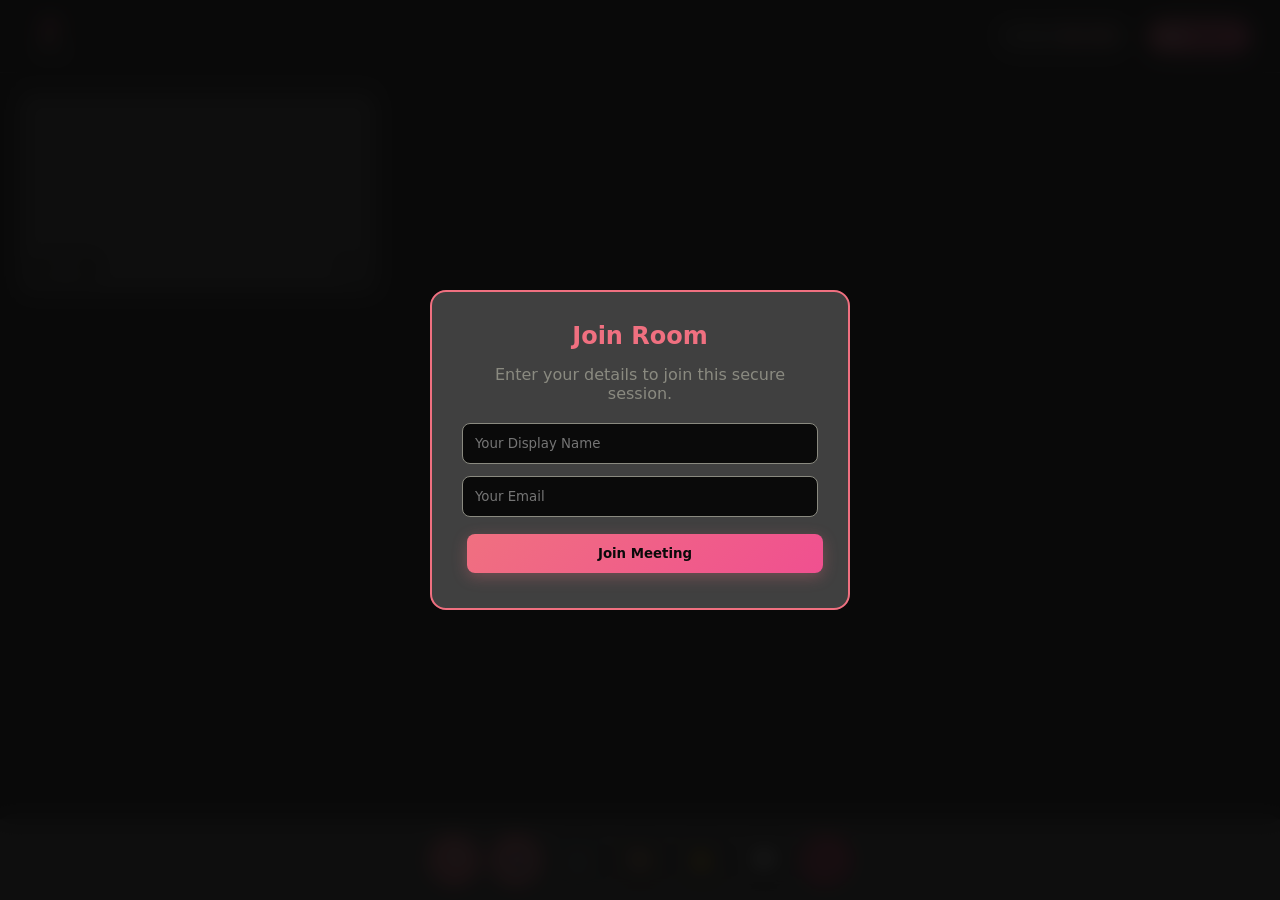
==== commit 2b2d8e19: "Update live.html" ====
--- a/live.html
+++ b/live.html
@@ -3,70 +3,129 @@
 <head>
     <meta charset="UTF-8">
     <meta name="viewport" content="width=device-width, initial-scale=1.0">
-    <title>Parsing™ Live - Secure Video Conferencing</title>
-    <link rel="icon" type="image/x-icon" href="YOUR_FAVICON.ico">
+    <title>Parsing™ Live - Room</title>
+    <link rel="icon" type="image/x-icon" href="favicon.ico">
     <link rel="stylesheet" href="style.css">
-    <script src="https://js.paystack.co/v1/inline.js"></script>
 </head>
 <body class="obsidian-bg cream-text">
 
-    <header class="main-header">
-        <h1 class="logo-text">Parsing<span class="coral-pink-text">™</span> Live</h1>
-        <nav>
-            <a href="#" class="nav-link">Features</a>
-            <a href="#" class="nav-link">Documentation</a>
-            <a href="#" class="nav-link premium-link" id="nav-premium-btn">✨ Go Premium</a>
-        </nav>
+    <header class="live-header">
+        <img src="favicon.ico" alt="Parsing Live" class="logo-icon">
+        <div class="header-actions">
+            <div class="timer-container">
+                <span class="timer-label">Time:</span>
+                <span id="countdown-timer" class="timer-value">60:00</span>
+            </div>
+            <button id="share-room-btn" class="btn-share" title="Copy Room Link">🔗 Share</button>
+        </div>
     </header>
 
-    <main class="hero-section">
-        <div class="hero-content">
-            <h2 class="hero-headline">Enterprise-grade video, <span class="coral-pink-text">simplified.</span></h2>
-            <p class="hero-subtext">Start a secure room instantly. Free for 1 hour & up to 20 people. No downloads required.</p>
-            
-            <div class="room-creator-card graphite-bg">
-                <h3>Join or Create a Room</h3>
-                <div class="input-group">
-                    <input type="text" id="user-name-input" placeholder="Your display name" class="cream-text">
+    <div class="room-layout">
+        
+        <!-- VIDEO SECTION -->
+        <section class="video-section">
+            <main class="video-grid-container">
+                <div class="video-tile" id="local-video-tile">
+                    <video id="local-video" autoplay muted playsinline></video>
+                    <div class="camera-off-indicator hidden">
+                        <span class="icon-large">📷</span>
+                        <span class="icon-slash"></span>
+                        <span class="off-text">Camera Off</span>
+                    </div>
+                    <div class="hand-raised-indicator hidden">✋</div>
+                    <span class="participant-name">You</span>
+                    <div class="participant-status">
+                        <span class="status-badge mic-status">🎤</span>
+                    </div>
                 </div>
-                <div class="input-group">
-                    <input type="email" id="user-email-input" placeholder="Your email address" class="cream-text">
-                </div>
-                <div class="input-group">
-                    <input type="text" id="room-name-input" placeholder="Room name (or leave blank for random)" class="cream-text">
-                    <button id="start-room-btn" class="btn-primary">🚀 Start Room</button>
-                </div>
+                <div id="remote-videos-container"></div>
+            </main>
+
+            <!-- CONTROL BAR -->
+            <footer class="control-bar">
+                <button id="btn-mic" class="control-btn active" title="Mic (Ctrl+M)">🎤</button>
+                <button id="btn-cam" class="control-btn active" title="Camera (Ctrl+V)">📹</button>
+                <button id="btn-screen-share" class="control-btn" title="Share Screen (Ctrl+S)">🖥️</button>
+                <button id="btn-whiteboard" class="control-btn" title="Whiteboard (Ctrl+W)">🎨</button>
+                <button id="btn-hand" class="control-btn" title="Raise Hand (Ctrl+H)">✋</button>
+                <button id="btn-chat-toggle" class="control-btn" title="Chat (Ctrl+C)">💬</button>
+                <button id="btn-leave" class="control-btn leave-btn" title="Leave">📞</button>
+            </footer>
+        </section>
+
+        <!-- CHAT PANEL -->
+        <aside class="chat-section hidden" id="chat-panel">
+            <div class="chat-header">
+                <h3>Room Chat</h3>
+                <button id="close-chat-btn" class="chat-close-btn">&times;</button>
             </div>
+            <div class="chat-messages" id="chat-messages">
+                <div class="chat-message system-msg">Welcome to Parsing™ Live. Chat is secure.</div>
+            </div>
+            <div class="chat-input-area">
+                <input type="text" id="chat-input" placeholder="Type a message..." class="cream-text">
+                <button id="send-chat-btn" class="btn-send">➤</button>
+            </div>
+        </aside>
+
+    </div>
+
+    <!-- WHITEBOARD -->
+    <div class="whiteboard-container" id="whiteboard-container">
+        <div class="whiteboard-toolbar">
+            <button id="wb-pen" class="active" title="Pen">✏️</button>
+            <button id="wb-line" title="Line">📏</button>
+            <button id="wb-rectangle" title="Rectangle">▭</button>
+            <button id="wb-circle" title="Circle">◯</button>
+            <input type="color" id="wb-color" class="color-picker" value="#F05090" title="Color">
+            <input type="range" id="wb-size" class="size-slider" min="1" max="20" value="3" title="Size">
+            <button id="wb-undo" title="Undo">↶</button>
+            <button id="wb-redo" title="Redo">↷</button>
+            <button id="wb-clear" title="Clear">🗑️</button>
+            <button id="wb-close" title="Close">✕</button>
         </div>
+        <canvas id="whiteboard-canvas" class="whiteboard-canvas"></canvas>
+    </div>
 
-        <div class="premium-banner">
-            <h4>Need more than 20 people?</h4>
-            <p>Upgrade to Parsing™ Live Premium for <strong>R299/month</strong>. Unlimited capacity, no time limits, screen sharing, whiteboard, and priority support.</p>
-            <button id="show-paystack-btn" class="btn-secondary">✨ Upgrade to Premium</button>
-        </div>
-    </main>
+    <!-- SHARED SCREEN DISPLAY -->
+    <div class="shared-screen-container" id="shared-screen-container">
+        <video id="shared-screen-video" autoplay playsinline></video>
+        <button class="shared-screen-close" onclick="document.getElementById('shared-screen-container').classList.remove('active')">✕</button>
+    </div>
 
-    <!-- PREMIUM MODAL -->
-    <div id="premium-modal" class="modal-overlay hidden">
-        <div class="modal-content graphite-bg premium-modal-specific">
-            <button class="modal-close-btn" id="close-premium-modal">&times;</button>
-            <h2 class="coral-pink-text">✨ Upgrade to Premium</h2>
-            <p class="modal-price">R299 <span>/month</span></p>
-            <ul class="premium-features">
-                <li>Unlimited meeting duration</li>
-                <li>Host 100+ participants</li>
-                <li>Screen sharing &amp; whiteboard</li>
-                <li>HD Video &amp; Priority Support</li>
-                <li>No ads or interruptions</li>
-            </ul>
-            <form id="premium-details-form" class="premium-form">
-                <input type="text" id="premium-name" placeholder="Full Name / Company Name" required class="cream-text">
-                <input type="email" id="premium-email" placeholder="Billing Email Address" required class="cream-text">
-                <button type="submit" class="btn-primary full-width">💳 Proceed to Secure Payment</button>
+    <!-- JOIN PROMPT MODAL -->
+    <div id="join-prompt-modal" class="modal-overlay hidden">
+        <div class="modal-content">
+            <h2 class="coral-pink-text">Join Room</h2>
+            <p>Enter your details to join this secure session.</p>
+            <form id="join-room-form" class="premium-form">
+                <input type="text" id="join-name" placeholder="Your Display Name" required class="cream-text">
+                <input type="email" id="join-email" placeholder="Your Email" required class="cream-text">
+                <button type="submit" class="btn-primary full-width">Join Meeting</button>
             </form>
-            <p class="secure-text">🔒 Secured by Paystack. Cancel anytime. 30-day money-back guarantee.</p>
         </div>
     </div>
+
+    <!-- CAPACITY MODAL -->
+    <div id="capacity-modal" class="modal-overlay hidden">
+        <div class="modal-content">
+            <h2 class="hot-pink-text">Room at Capacity</h2>
+            <p>This room has reached the 20-person free limit. Upgrade to Premium to join or host larger rooms.</p>
+            <button class="btn-primary" id="upgrade-from-capacity-btn">Upgrade for R299/mo</button>
+        </div>
+    </div>
+
+    <!-- TIMEOUT MODAL -->
+    <div id="timeout-modal" class="modal-overlay hidden">
+        <div class="modal-content">
+            <h2 class="coral-pink-text">Time's Up!</h2>
+            <p>Your 1-hour free session has ended. Upgrade to Premium for unlimited time.</p>
+            <button class="btn-primary" id="upgrade-from-timeout-btn">Upgrade to Premium</button>
+        </div>
+    </div>
+
+    <!-- TOAST -->
+    <div id="toast-notification" class="toast hidden">Link copied!</div>
 
     <script src="script.js"></script>
 </body>
--- a/style.css
+++ b/style.css
@@ -13,6 +13,23 @@
     --slate: #303030;
     --glass: rgba(10, 10, 10, 0.85);
 }
+/* --- FIX: Universal selector was missing the * --- */
+* { box-sizing: border-box; margin: 0; padding: 0; font-family: system-ui, -apple-system, sans-serif; }
+
+/* --- NEW: Logo icon styling (replaces text) --- */
+.logo-icon {
+    width: 42px;
+    height: 42px;
+    border-radius: 8px;
+    object-fit: contain;
+    transition: transform 0.3s ease;
+    cursor: pointer;
+}
+.logo-icon:hover {
+    transform: scale(1.1) rotate(-5deg);
+}
+
+/* Keep the rest of your existing CSS exactly as-is */
 
 /* --- BASE & UTILITIES --- */
 * { box-sizing: border-box; margin: 0; padding: 0; font-family: system-ui, -apple-system, sans-serif; }
